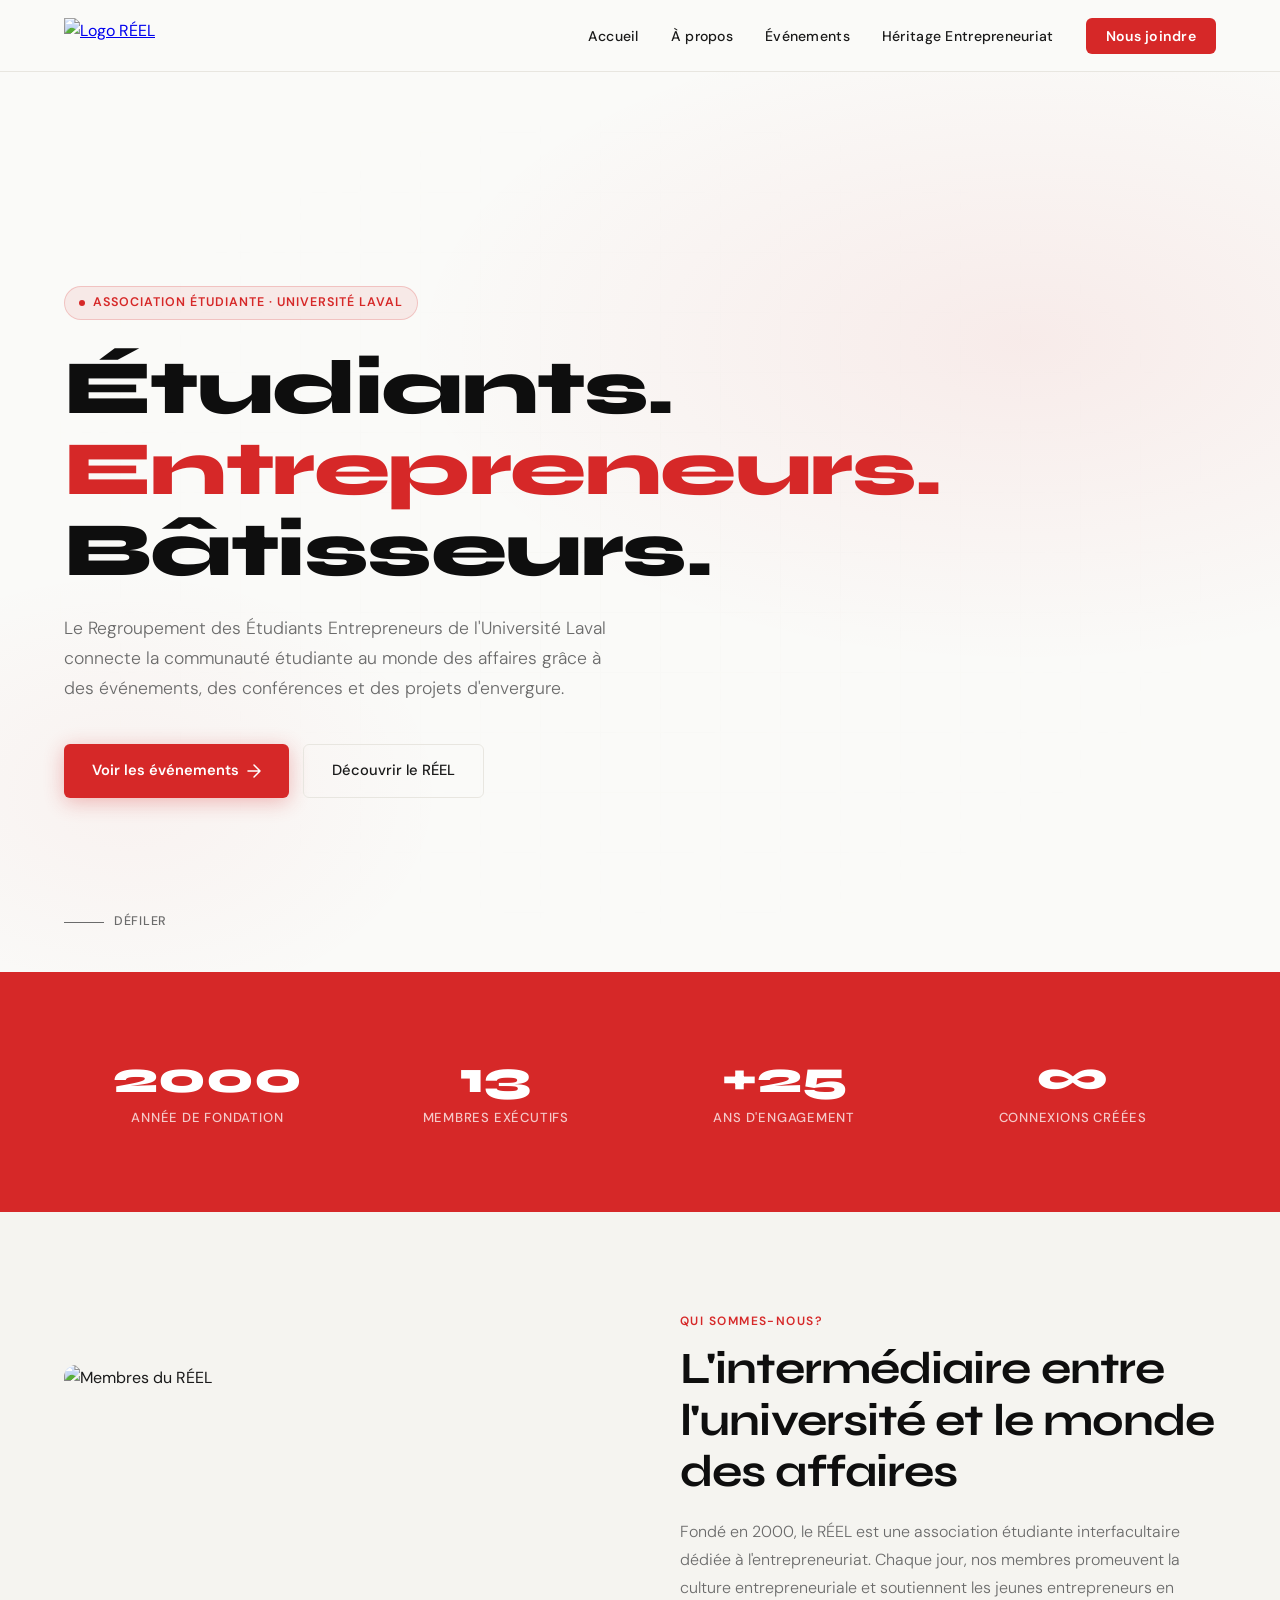
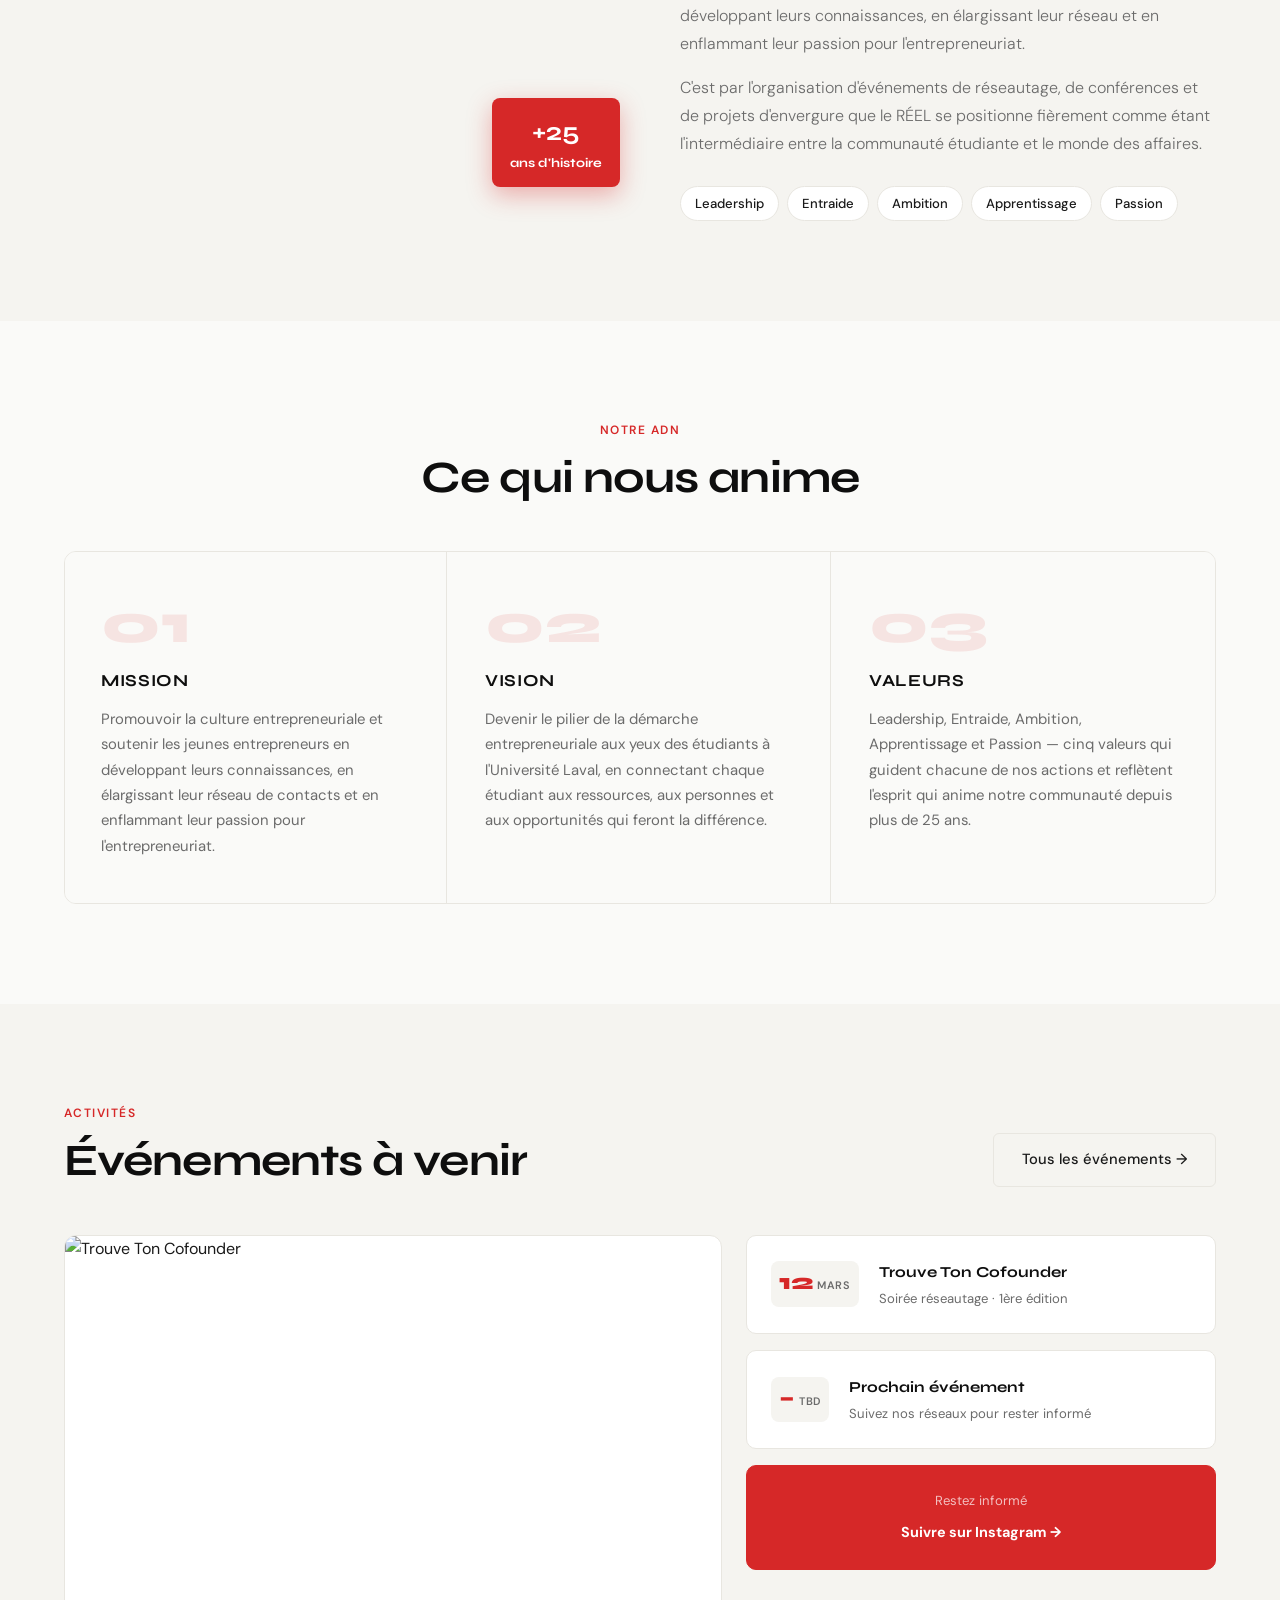
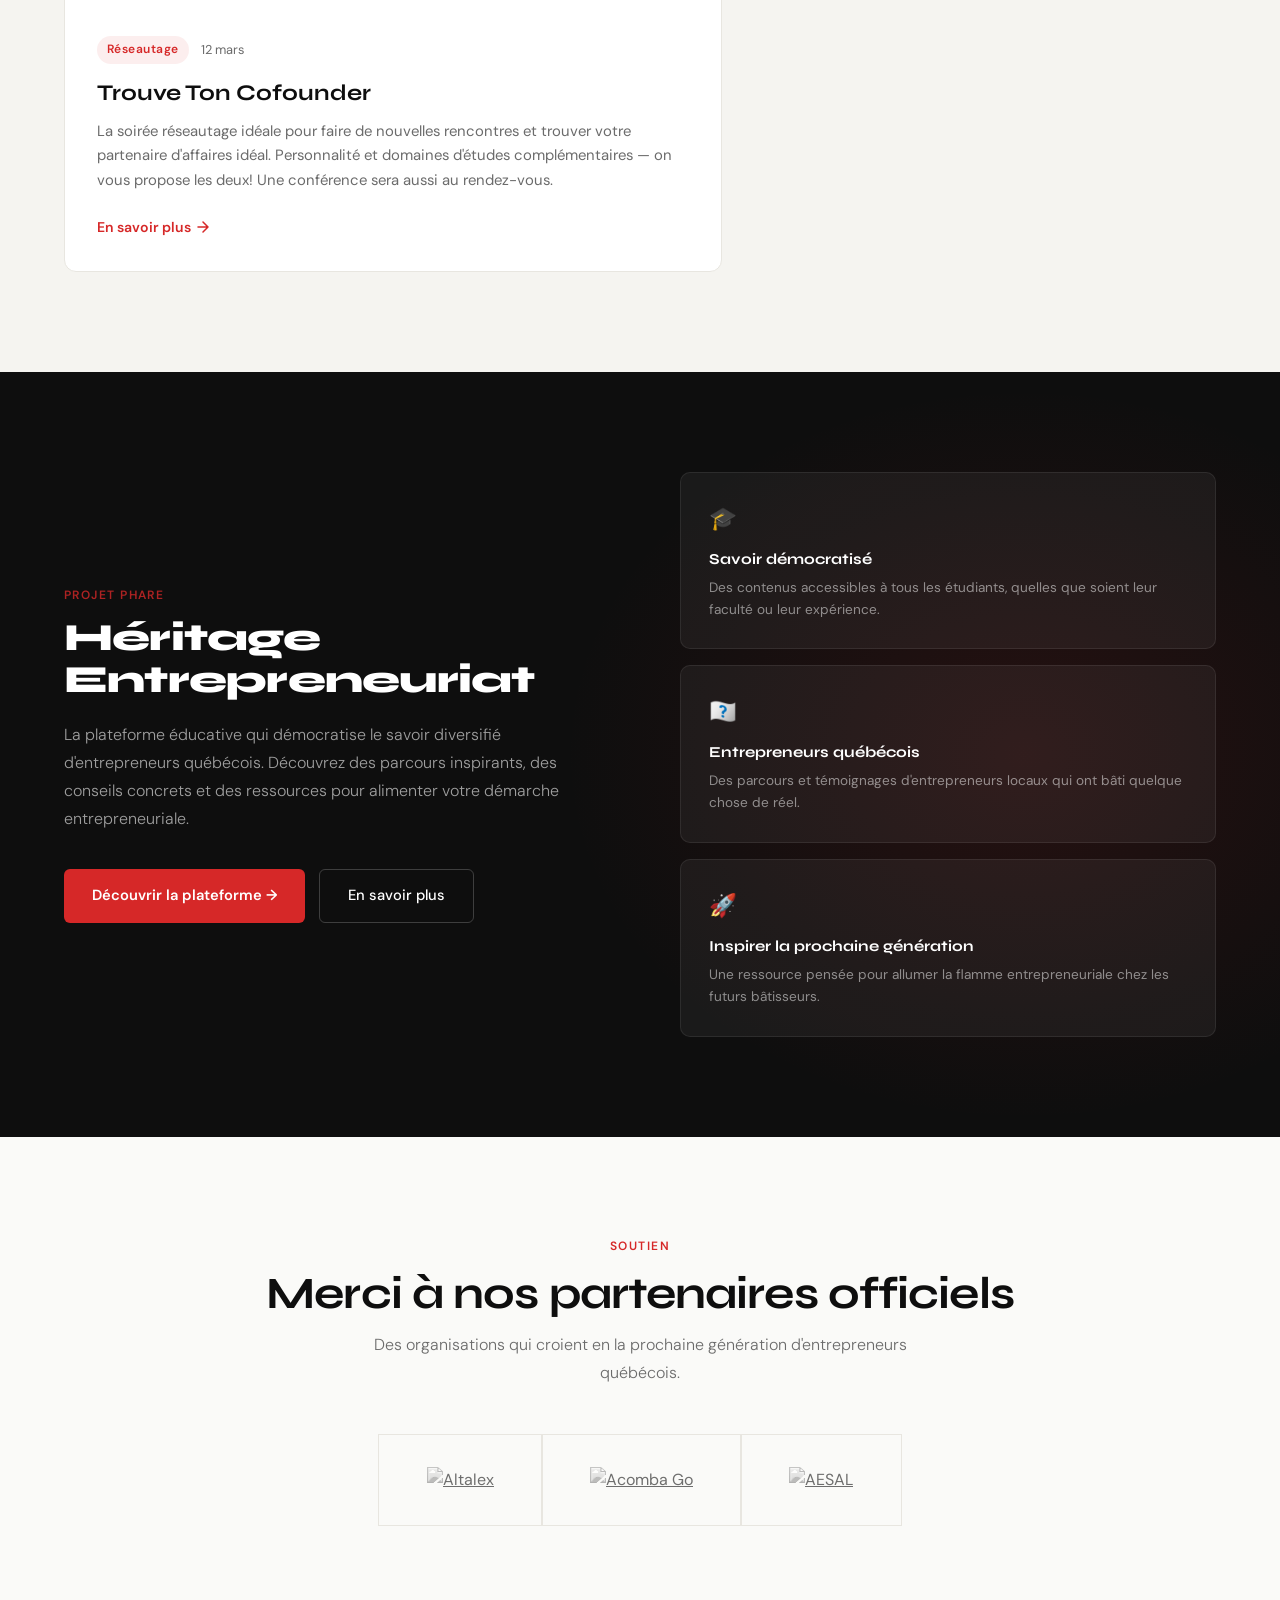
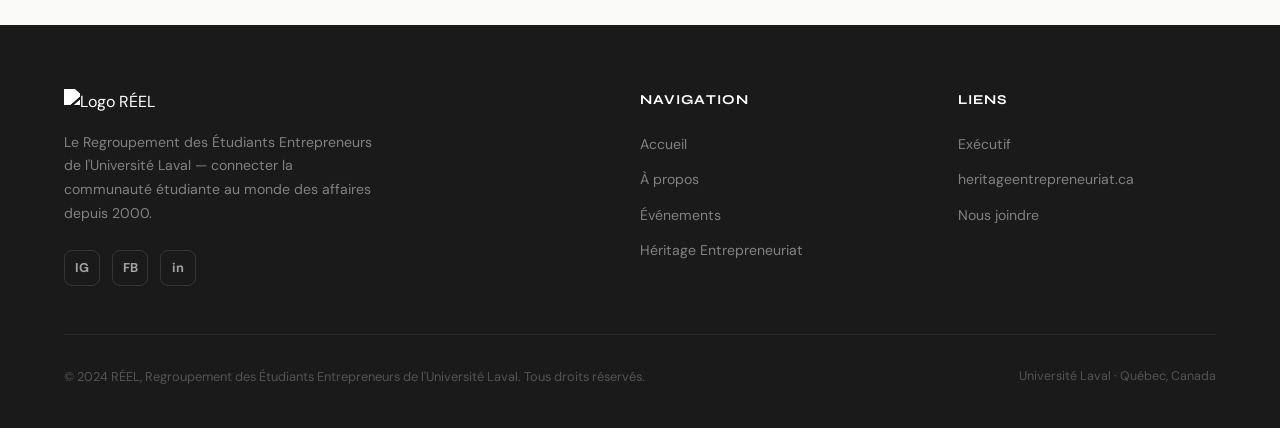
==== index.html @ 113aa452 "first commit" ====
<!DOCTYPE html>
<html lang="fr">
<head>
  <meta charset="UTF-8" />
  <meta name="viewport" content="width=device-width, initial-scale=1.0" />
  <title>RÉEL — Regroupement des Étudiants Entrepreneurs de l'Université Laval</title>
  <link rel="preconnect" href="https://fonts.googleapis.com" />
  <link rel="preconnect" href="https://fonts.gstatic.com" crossorigin />
  <link href="https://fonts.googleapis.com/css2?family=Syne:wght@400;600;700;800&family=DM+Sans:ital,wght@0,300;0,400;0,500;1,300&display=swap" rel="stylesheet" />
  <style>
    *, *::before, *::after { box-sizing: border-box; margin: 0; padding: 0; }

    :root {
      --rouge:    #D62828;
      --rouge-dk: #A61E1E;
      --noir:     #0E0E0E;
      --gris-fonce:#1A1A1A;
      --gris-med: #2D2D2D;
      --gris-clair:#F5F4F0;
      --blanc:    #FAFAF8;
      --accent:   #FF6B35;
      --texte:    #1A1A1A;
      --texte-doux:#6B6B6B;
      --border:   #E8E6E0;

      --f-titre: 'Syne', sans-serif;
      --f-corps: 'DM Sans', sans-serif;

      --r: 6px;
      --transition: 0.3s cubic-bezier(0.4,0,0.2,1);
    }

    html { scroll-behavior: smooth; }

    body {
      font-family: var(--f-corps);
      font-weight: 400;
      color: var(--texte);
      background: var(--blanc);
      line-height: 1.6;
      overflow-x: hidden;
    }

    /* ── NAVBAR ── */
    nav {
      position: fixed;
      top: 0; left: 0; right: 0;
      z-index: 100;
      display: flex;
      align-items: center;
      justify-content: space-between;
      padding: 0 5%;
      height: 72px;
      background: rgba(250,250,248,0.92);
      backdrop-filter: blur(12px);
      -webkit-backdrop-filter: blur(12px);
      border-bottom: 1px solid var(--border);
      transition: box-shadow var(--transition);
    }
    nav.scrolled { box-shadow: 0 2px 24px rgba(0,0,0,0.08); }

    .nav-logo img {
      height: 36px;
      display: block;
    }

    .nav-links {
      display: flex;
      align-items: center;
      gap: 32px;
      list-style: none;
    }
    .nav-links a {
      font-family: var(--f-corps);
      font-size: 0.88rem;
      font-weight: 500;
      letter-spacing: 0.02em;
      color: var(--texte);
      text-decoration: none;
      position: relative;
      transition: color var(--transition);
    }
    .nav-links a::after {
      content: '';
      position: absolute;
      bottom: -2px; left: 0;
      width: 0; height: 2px;
      background: var(--rouge);
      transition: width var(--transition);
    }
    .nav-links a:hover { color: var(--rouge); }
    .nav-links a:hover::after { width: 100%; }

    .nav-cta {
      background: var(--rouge);
      color: #fff !important;
      padding: 9px 20px;
      border-radius: var(--r);
      font-weight: 600 !important;
      transition: background var(--transition), transform var(--transition) !important;
    }
    .nav-cta::after { display: none !important; }
    .nav-cta:hover { background: var(--rouge-dk) !important; transform: translateY(-1px); }

    .hamburger {
      display: none;
      flex-direction: column;
      gap: 5px;
      cursor: pointer;
      background: none;
      border: none;
      padding: 4px;
    }
    .hamburger span {
      display: block;
      width: 24px; height: 2px;
      background: var(--texte);
      border-radius: 2px;
      transition: var(--transition);
    }

    /* mobile menu */
    .mobile-menu {
      display: none;
      position: fixed;
      top: 72px; left: 0; right: 0;
      background: var(--blanc);
      border-bottom: 1px solid var(--border);
      padding: 24px 5% 32px;
      flex-direction: column;
      gap: 20px;
      z-index: 99;
      box-shadow: 0 8px 32px rgba(0,0,0,0.08);
    }
    .mobile-menu.open { display: flex; }
    .mobile-menu a {
      font-size: 1rem;
      font-weight: 500;
      color: var(--texte);
      text-decoration: none;
      padding: 8px 0;
      border-bottom: 1px solid var(--border);
      transition: color var(--transition);
    }
    .mobile-menu a:hover { color: var(--rouge); }
    .mobile-menu .nav-cta {
      background: var(--rouge);
      color: #fff !important;
      padding: 12px 20px;
      border-radius: var(--r);
      text-align: center;
      border: none;
    }

    /* ── HERO ── */
    #accueil {
      min-height: 100vh;
      display: flex;
      flex-direction: column;
      justify-content: center;
      padding: 120px 5% 80px;
      position: relative;
      overflow: hidden;
    }

    .hero-bg {
      position: absolute;
      inset: 0;
      background:
        radial-gradient(ellipse 80% 60% at 80% 30%, rgba(214,40,40,0.07) 0%, transparent 60%),
        radial-gradient(ellipse 50% 50% at 10% 80%, rgba(214,40,40,0.04) 0%, transparent 50%);
      pointer-events: none;
    }

    .hero-grid-lines {
      position: absolute;
      inset: 0;
      background-image:
        linear-gradient(var(--border) 1px, transparent 1px),
        linear-gradient(90deg, var(--border) 1px, transparent 1px);
      background-size: 60px 60px;
      opacity: 0.4;
      pointer-events: none;
      mask-image: radial-gradient(ellipse at center, rgba(0,0,0,0.3) 0%, transparent 70%);
    }

    .hero-content { position: relative; max-width: 780px; }

    .hero-badge {
      display: inline-flex;
      align-items: center;
      gap: 8px;
      background: rgba(214,40,40,0.08);
      border: 1px solid rgba(214,40,40,0.2);
      color: var(--rouge);
      font-size: 0.78rem;
      font-weight: 600;
      letter-spacing: 0.08em;
      text-transform: uppercase;
      padding: 6px 14px;
      border-radius: 100px;
      margin-bottom: 28px;
      animation: fadeUp 0.6s ease both;
    }
    .hero-badge span { width: 6px; height: 6px; border-radius: 50%; background: var(--rouge); display: block; animation: pulse 2s infinite; }

    .hero-titre {
      font-family: var(--f-titre);
      font-size: clamp(2.8rem, 6vw, 5rem);
      font-weight: 800;
      line-height: 1.05;
      letter-spacing: -0.02em;
      color: var(--noir);
      margin-bottom: 24px;
      animation: fadeUp 0.6s 0.1s ease both;
    }
    .hero-titre em {
      font-style: normal;
      color: var(--rouge);
    }

    .hero-desc {
      font-size: 1.1rem;
      font-weight: 300;
      color: var(--texte-doux);
      max-width: 560px;
      line-height: 1.7;
      margin-bottom: 40px;
      animation: fadeUp 0.6s 0.2s ease both;
    }

    .hero-actions {
      display: flex;
      flex-wrap: wrap;
      gap: 14px;
      animation: fadeUp 0.6s 0.3s ease both;
    }

    .btn-primary {
      display: inline-flex;
      align-items: center;
      gap: 8px;
      background: var(--rouge);
      color: #fff;
      font-family: var(--f-corps);
      font-size: 0.92rem;
      font-weight: 600;
      padding: 14px 28px;
      border-radius: var(--r);
      text-decoration: none;
      transition: background var(--transition), transform var(--transition), box-shadow var(--transition);
      box-shadow: 0 4px 20px rgba(214,40,40,0.3);
    }
    .btn-primary:hover {
      background: var(--rouge-dk);
      transform: translateY(-2px);
      box-shadow: 0 8px 32px rgba(214,40,40,0.35);
    }

    .btn-secondary {
      display: inline-flex;
      align-items: center;
      gap: 8px;
      background: transparent;
      color: var(--texte);
      font-family: var(--f-corps);
      font-size: 0.92rem;
      font-weight: 500;
      padding: 14px 28px;
      border-radius: var(--r);
      border: 1.5px solid var(--border);
      text-decoration: none;
      transition: border-color var(--transition), color var(--transition), transform var(--transition);
    }
    .btn-secondary:hover {
      border-color: var(--rouge);
      color: var(--rouge);
      transform: translateY(-2px);
    }

    .hero-scroll {
      display: flex;
      align-items: center;
      gap: 10px;
      position: absolute;
      bottom: 40px;
      left: 5%;
      font-size: 0.78rem;
      font-weight: 500;
      letter-spacing: 0.06em;
      text-transform: uppercase;
      color: var(--texte-doux);
      text-decoration: none;
      animation: fadeUp 0.6s 0.5s ease both;
    }
    .scroll-line {
      width: 40px; height: 1px;
      background: var(--texte-doux);
    }

    /* ── SECTIONS COMMUNES ── */
    section { padding: 100px 5%; }

    .section-label {
      font-size: 0.75rem;
      font-weight: 600;
      letter-spacing: 0.12em;
      text-transform: uppercase;
      color: var(--rouge);
      margin-bottom: 12px;
    }

    .section-titre {
      font-family: var(--f-titre);
      font-size: clamp(1.8rem, 3.5vw, 2.8rem);
      font-weight: 700;
      line-height: 1.15;
      letter-spacing: -0.02em;
      color: var(--noir);
      margin-bottom: 20px;
    }

    .section-desc {
      font-size: 1rem;
      font-weight: 300;
      color: var(--texte-doux);
      line-height: 1.75;
      max-width: 580px;
    }

    /* ── QUI SOMMES-NOUS ── */
    #qui {
      background: var(--gris-clair);
    }

    .qui-inner {
      max-width: 1200px;
      margin: 0 auto;
      display: grid;
      grid-template-columns: 1fr 1fr;
      gap: 80px;
      align-items: center;
    }

    .qui-image {
      position: relative;
    }
    .qui-image img {
      width: 100%;
      border-radius: 12px;
      display: block;
      aspect-ratio: 4/3;
      object-fit: cover;
    }
    .qui-image-badge {
      position: absolute;
      bottom: -20px;
      right: -20px;
      background: var(--rouge);
      color: #fff;
      font-family: var(--f-titre);
      font-size: 0.8rem;
      font-weight: 700;
      padding: 14px 18px;
      border-radius: 8px;
      text-align: center;
      box-shadow: 0 8px 24px rgba(214,40,40,0.35);
    }
    .qui-image-badge strong { font-size: 1.6rem; display: block; }

    .qui-content { }

    .valeurs-list {
      display: flex;
      flex-wrap: wrap;
      gap: 8px;
      margin-top: 28px;
    }
    .valeur-tag {
      background: #fff;
      border: 1.5px solid var(--border);
      color: var(--texte);
      font-size: 0.82rem;
      font-weight: 500;
      padding: 6px 14px;
      border-radius: 100px;
      transition: border-color var(--transition), color var(--transition);
    }
    .valeur-tag:hover { border-color: var(--rouge); color: var(--rouge); }

    /* ── MISSION & VISION ── */
    #mission {
      background: var(--blanc);
    }

    .mv-grid {
      max-width: 1200px;
      margin: 0 auto;
      display: grid;
      grid-template-columns: repeat(3, 1fr);
      gap: 2px;
      border: 1px solid var(--border);
      border-radius: 12px;
      overflow: hidden;
    }

    .mv-card {
      padding: 44px 36px;
      background: var(--blanc);
      position: relative;
      transition: background var(--transition);
    }
    .mv-card:not(:last-child) {
      border-right: 1px solid var(--border);
    }
    .mv-card:hover { background: var(--gris-clair); }

    .mv-number {
      font-family: var(--f-titre);
      font-size: 3.5rem;
      font-weight: 800;
      color: rgba(214,40,40,0.1);
      line-height: 1;
      margin-bottom: 16px;
      transition: color var(--transition);
    }
    .mv-card:hover .mv-number { color: rgba(214,40,40,0.2); }

    .mv-titre {
      font-family: var(--f-titre);
      font-size: 1.05rem;
      font-weight: 700;
      color: var(--noir);
      margin-bottom: 12px;
      text-transform: uppercase;
      letter-spacing: 0.04em;
    }

    .mv-texte {
      font-size: 0.93rem;
      color: var(--texte-doux);
      line-height: 1.7;
    }

    /* ── HÉRITAGE ── */
    #heritage {
      background: var(--noir);
      position: relative;
      overflow: hidden;
    }

    .heritage-bg {
      position: absolute;
      inset: 0;
      background:
        radial-gradient(ellipse 60% 80% at 80% 50%, rgba(214,40,40,0.12) 0%, transparent 60%);
      pointer-events: none;
    }

    .heritage-inner {
      max-width: 1200px;
      margin: 0 auto;
      display: grid;
      grid-template-columns: 1fr 1fr;
      gap: 80px;
      align-items: center;
      position: relative;
    }

    .heritage-content .section-label { color: rgba(214,40,40,0.8); }

    .heritage-titre {
      font-family: var(--f-titre);
      font-size: clamp(1.8rem, 3vw, 2.6rem);
      font-weight: 800;
      line-height: 1.1;
      letter-spacing: -0.02em;
      color: #fff;
      margin-bottom: 20px;
    }

    .heritage-desc {
      font-size: 1rem;
      font-weight: 300;
      color: rgba(255,255,255,0.6);
      line-height: 1.75;
      margin-bottom: 36px;
    }

    .btn-primary-dark {
      display: inline-flex;
      align-items: center;
      gap: 8px;
      background: var(--rouge);
      color: #fff;
      font-size: 0.92rem;
      font-weight: 600;
      padding: 14px 28px;
      border-radius: var(--r);
      text-decoration: none;
      transition: background var(--transition), transform var(--transition);
    }
    .btn-primary-dark:hover { background: var(--rouge-dk); transform: translateY(-2px); }

    .btn-outline-white {
      display: inline-flex;
      align-items: center;
      gap: 8px;
      background: transparent;
      color: #fff;
      font-size: 0.92rem;
      font-weight: 500;
      padding: 14px 28px;
      border-radius: var(--r);
      border: 1.5px solid rgba(255,255,255,0.2);
      text-decoration: none;
      transition: border-color var(--transition), background var(--transition), transform var(--transition);
    }
    .btn-outline-white:hover {
      border-color: rgba(255,255,255,0.5);
      background: rgba(255,255,255,0.05);
      transform: translateY(-2px);
    }

    .heritage-visual {
      display: flex;
      flex-direction: column;
      gap: 16px;
    }

    .heritage-card {
      background: rgba(255,255,255,0.05);
      border: 1px solid rgba(255,255,255,0.08);
      border-radius: 10px;
      padding: 28px;
      transition: background var(--transition), border-color var(--transition);
    }
    .heritage-card:hover {
      background: rgba(255,255,255,0.08);
      border-color: rgba(214,40,40,0.3);
    }

    .heritage-card-icon {
      font-size: 1.4rem;
      margin-bottom: 10px;
    }

    .heritage-card-titre {
      font-family: var(--f-titre);
      font-size: 0.95rem;
      font-weight: 700;
      color: #fff;
      margin-bottom: 6px;
    }

    .heritage-card-desc {
      font-size: 0.85rem;
      color: rgba(255,255,255,0.5);
      line-height: 1.6;
    }

    /* ── ÉVÉNEMENT ── */
    #evenements {
      background: var(--gris-clair);
    }

    .ev-inner {
      max-width: 1200px;
      margin: 0 auto;
    }

    .ev-header {
      display: flex;
      justify-content: space-between;
      align-items: flex-end;
      margin-bottom: 48px;
      flex-wrap: wrap;
      gap: 20px;
    }

    .ev-grid {
      display: grid;
      grid-template-columns: 1.4fr 1fr;
      gap: 24px;
    }

    .ev-card-featured {
      background: #fff;
      border: 1px solid var(--border);
      border-radius: 12px;
      overflow: hidden;
      display: flex;
      flex-direction: column;
      transition: box-shadow var(--transition), transform var(--transition);
    }
    .ev-card-featured:hover {
      box-shadow: 0 16px 48px rgba(0,0,0,0.1);
      transform: translateY(-4px);
    }

    .ev-img {
      aspect-ratio: 16/9;
      overflow: hidden;
    }
    .ev-img img {
      width: 100%; height: 100%;
      object-fit: cover;
      transition: transform 0.5s ease;
    }
    .ev-card-featured:hover .ev-img img { transform: scale(1.04); }

    .ev-body {
      padding: 32px;
      flex: 1;
      display: flex;
      flex-direction: column;
    }

    .ev-meta {
      display: flex;
      align-items: center;
      gap: 12px;
      margin-bottom: 16px;
    }

    .ev-tag {
      background: rgba(214,40,40,0.08);
      color: var(--rouge);
      font-size: 0.75rem;
      font-weight: 600;
      padding: 4px 10px;
      border-radius: 100px;
      letter-spacing: 0.04em;
    }

    .ev-date {
      font-size: 0.8rem;
      color: var(--texte-doux);
    }

    .ev-titre-card {
      font-family: var(--f-titre);
      font-size: 1.4rem;
      font-weight: 700;
      color: var(--noir);
      margin-bottom: 12px;
      line-height: 1.2;
    }

    .ev-desc-card {
      font-size: 0.93rem;
      color: var(--texte-doux);
      line-height: 1.65;
      flex: 1;
      margin-bottom: 24px;
    }

    .ev-link {
      display: inline-flex;
      align-items: center;
      gap: 6px;
      font-size: 0.88rem;
      font-weight: 600;
      color: var(--rouge);
      text-decoration: none;
      transition: gap var(--transition);
    }
    .ev-link:hover { gap: 10px; }

    .ev-sidebar {
      display: flex;
      flex-direction: column;
      gap: 16px;
    }

    .ev-card-small {
      background: #fff;
      border: 1px solid var(--border);
      border-radius: 10px;
      padding: 24px;
      display: flex;
      gap: 20px;
      align-items: center;
      transition: box-shadow var(--transition), transform var(--transition);
      text-decoration: none;
    }
    .ev-card-small:hover {
      box-shadow: 0 8px 24px rgba(0,0,0,0.07);
      transform: translateX(4px);
    }

    .ev-card-small-date {
      min-width: 52px;
      text-align: center;
      background: var(--gris-clair);
      border-radius: 8px;
      padding: 10px 8px;
    }
    .ev-card-small-date .jour {
      font-family: var(--f-titre);
      font-size: 1.4rem;
      font-weight: 800;
      color: var(--rouge);
      line-height: 1;
    }
    .ev-card-small-date .mois {
      font-size: 0.68rem;
      font-weight: 600;
      text-transform: uppercase;
      letter-spacing: 0.06em;
      color: var(--texte-doux);
    }

    .ev-card-small-info { flex: 1; }
    .ev-card-small-info h4 {
      font-family: var(--f-titre);
      font-size: 0.95rem;
      font-weight: 700;
      color: var(--noir);
      margin-bottom: 4px;
    }
    .ev-card-small-info p {
      font-size: 0.82rem;
      color: var(--texte-doux);
    }

    /* ── PARTENAIRES ── */
    #partenaires {
      background: var(--blanc);
    }

    .part-inner {
      max-width: 1200px;
      margin: 0 auto;
      text-align: center;
    }

    .part-inner .section-titre { margin-bottom: 12px; }
    .part-inner .section-desc { margin: 0 auto 48px; }

    .part-logos {
      display: flex;
      justify-content: center;
      align-items: center;
      flex-wrap: wrap;
      gap: 0;
    }

    .part-logo-item {
      padding: 32px 48px;
      border: 1px solid var(--border);
      margin: -1px;
      display: flex;
      align-items: center;
      justify-content: center;
      transition: background var(--transition);
    }
    .part-logo-item:hover { background: var(--gris-clair); }

    .part-logo-item img {
      max-height: 48px;
      max-width: 160px;
      filter: grayscale(100%);
      opacity: 0.6;
      transition: filter var(--transition), opacity var(--transition);
    }
    .part-logo-item:hover img { filter: grayscale(0%); opacity: 1; }

    /* ── STATS ── */
    .stats-band {
      background: var(--rouge);
      padding: 60px 5%;
    }

    .stats-inner {
      max-width: 1200px;
      margin: 0 auto;
      display: grid;
      grid-template-columns: repeat(4, 1fr);
      gap: 2px;
    }

    .stat-item {
      text-align: center;
      padding: 24px;
    }

    .stat-num {
      font-family: var(--f-titre);
      font-size: 2.8rem;
      font-weight: 800;
      color: #fff;
      line-height: 1;
      margin-bottom: 6px;
    }

    .stat-label {
      font-size: 0.82rem;
      font-weight: 500;
      color: rgba(255,255,255,0.75);
      text-transform: uppercase;
      letter-spacing: 0.06em;
    }

    /* ── FOOTER ── */
    footer {
      background: var(--gris-fonce);
      padding: 64px 5% 40px;
    }

    .footer-inner {
      max-width: 1200px;
      margin: 0 auto;
    }

    .footer-top {
      display: grid;
      grid-template-columns: 2fr 1fr 1fr;
      gap: 60px;
      padding-bottom: 48px;
      border-bottom: 1px solid rgba(255,255,255,0.08);
      margin-bottom: 32px;
    }

    .footer-brand img { height: 40px; margin-bottom: 16px; filter: brightness(0) invert(1); }

    .footer-brand p {
      font-size: 0.88rem;
      color: rgba(255,255,255,0.45);
      line-height: 1.7;
      max-width: 320px;
    }

    .footer-social {
      display: flex;
      gap: 12px;
      margin-top: 24px;
    }

    .social-link {
      width: 36px; height: 36px;
      border: 1px solid rgba(255,255,255,0.12);
      border-radius: 8px;
      display: flex;
      align-items: center;
      justify-content: center;
      text-decoration: none;
      font-size: 0.8rem;
      font-weight: 700;
      color: rgba(255,255,255,0.6);
      transition: border-color var(--transition), color var(--transition), background var(--transition);
    }
    .social-link:hover {
      border-color: var(--rouge);
      color: #fff;
      background: var(--rouge);
    }

    .footer-col h4 {
      font-family: var(--f-titre);
      font-size: 0.85rem;
      font-weight: 700;
      color: #fff;
      text-transform: uppercase;
      letter-spacing: 0.08em;
      margin-bottom: 20px;
    }

    .footer-col ul { list-style: none; }
    .footer-col ul li { margin-bottom: 10px; }
    .footer-col ul a {
      font-size: 0.88rem;
      color: rgba(255,255,255,0.45);
      text-decoration: none;
      transition: color var(--transition);
    }
    .footer-col ul a:hover { color: #fff; }

    .footer-bottom {
      display: flex;
      justify-content: space-between;
      align-items: center;
      flex-wrap: wrap;
      gap: 12px;
    }

    .footer-copy {
      font-size: 0.8rem;
      color: rgba(255,255,255,0.25);
    }

    .footer-ul-logo {
      font-size: 0.78rem;
      color: rgba(255,255,255,0.25);
    }

    /* ── PAGE: À PROPOS ── */
    .page { display: none; padding-top: 72px; min-height: 100vh; }
    .page.active { display: block; }

    .page-hero {
      background: var(--noir);
      padding: 80px 5%;
      position: relative;
      overflow: hidden;
    }
    .page-hero::after {
      content: '';
      position: absolute;
      inset: 0;
      background: radial-gradient(ellipse 60% 100% at 100% 50%, rgba(214,40,40,0.1) 0%, transparent 60%);
    }
    .page-hero-inner { max-width: 1200px; margin: 0 auto; position: relative; z-index: 1; }
    .page-hero .section-label { color: rgba(214,40,40,0.8); margin-bottom: 16px; }
    .page-titre {
      font-family: var(--f-titre);
      font-size: clamp(2.4rem, 5vw, 4rem);
      font-weight: 800;
      color: #fff;
      line-height: 1.05;
      letter-spacing: -0.02em;
    }

    .histoire-inner {
      max-width: 1200px;
      margin: 0 auto;
    }

    .histoire-intro {
      display: grid;
      grid-template-columns: 1fr 1.5fr;
      gap: 80px;
      align-items: start;
      padding: 80px 0;
      border-bottom: 1px solid var(--border);
    }

    .histoire-left .section-titre { margin-bottom: 16px; }
    .histoire-left .fond-text {
      font-family: var(--f-titre);
      font-size: 8rem;
      font-weight: 800;
      color: rgba(214,40,40,0.06);
      line-height: 0.8;
      margin-bottom: 8px;
    }

    .histoire-right p {
      font-size: 1rem;
      color: var(--texte-doux);
      line-height: 1.75;
      margin-bottom: 20px;
    }

    .mv-section {
      padding: 80px 0;
    }

    .mv-section-titre {
      font-family: var(--f-titre);
      font-size: 1.6rem;
      font-weight: 700;
      color: var(--noir);
      margin-bottom: 40px;
      text-align: center;
    }

    .mv-cards-about {
      display: grid;
      grid-template-columns: repeat(3, 1fr);
      gap: 24px;
    }

    .mv-card-about {
      padding: 36px;
      border: 1.5px solid var(--border);
      border-radius: 12px;
      transition: border-color var(--transition), box-shadow var(--transition);
    }
    .mv-card-about:hover {
      border-color: var(--rouge);
      box-shadow: 0 8px 32px rgba(214,40,40,0.08);
    }

    .mv-card-about-icon {
      width: 44px; height: 44px;
      background: rgba(214,40,40,0.1);
      border-radius: 10px;
      display: flex;
      align-items: center;
      justify-content: center;
      font-size: 1.2rem;
      margin-bottom: 20px;
    }

    .mv-card-about h3 {
      font-family: var(--f-titre);
      font-size: 1.05rem;
      font-weight: 700;
      color: var(--noir);
      margin-bottom: 10px;
    }

    .mv-card-about p {
      font-size: 0.9rem;
      color: var(--texte-doux);
      line-height: 1.65;
    }

    .logo-historique {
      padding: 80px 0;
      border-top: 1px solid var(--border);
    }

    .logo-historique h3 {
      font-family: var(--f-titre);
      font-size: 1.4rem;
      font-weight: 700;
      color: var(--noir);
      margin-bottom: 32px;
    }

    .logo-historique img {
      width: 100%;
      border-radius: 8px;
      border: 1px solid var(--border);
    }

    .anciens-section {
      padding: 0 0 80px;
    }

    .anciens-section h3 {
      font-family: var(--f-titre);
      font-size: 1.4rem;
      font-weight: 700;
      color: var(--noir);
      margin-bottom: 32px;
    }

    .annee-item {
      border: 1px solid var(--border);
      border-radius: 10px;
      overflow: hidden;
      margin-bottom: 12px;
    }

    .annee-header {
      display: flex;
      align-items: center;
      justify-content: space-between;
      padding: 18px 24px;
      cursor: pointer;
      transition: background var(--transition);
      background: #fff;
    }
    .annee-header:hover { background: var(--gris-clair); }

    .annee-header h4 {
      font-family: var(--f-titre);
      font-size: 1rem;
      font-weight: 700;
      color: var(--noir);
    }

    .annee-chevron {
      font-size: 0.8rem;
      color: var(--texte-doux);
      transition: transform var(--transition);
    }

    .annee-body {
      display: none;
      padding: 0 24px 24px;
      background: #fff;
    }
    .annee-body.open { display: block; }
    .annee-body img {
      width: 100%;
      border-radius: 8px;
      object-fit: cover;
      max-height: 320px;
    }
    .annee-header.open .annee-chevron { transform: rotate(180deg); }

    /* ── CONTACT ── */
    .contact-inner {
      max-width: 800px;
      margin: 0 auto;
    }

    .contact-grid {
      display: grid;
      grid-template-columns: 1fr 1fr;
      gap: 60px;
      align-items: start;
    }

    .contact-info .section-titre { margin-bottom: 16px; }
    .contact-info .section-desc { margin-bottom: 32px; }

    .contact-detail {
      display: flex;
      align-items: center;
      gap: 14px;
      margin-bottom: 16px;
    }
    .contact-detail-icon {
      width: 40px; height: 40px;
      background: rgba(214,40,40,0.08);
      border-radius: 10px;
      display: flex; align-items: center; justify-content: center;
      font-size: 1rem;
      flex-shrink: 0;
    }
    .contact-detail-text a, .contact-detail-text span {
      font-size: 0.9rem;
      color: var(--texte);
      text-decoration: none;
      transition: color var(--transition);
    }
    .contact-detail-text a:hover { color: var(--rouge); }

    .contact-form {
      background: var(--gris-clair);
      border-radius: 12px;
      padding: 36px;
    }

    .form-group { margin-bottom: 20px; }

    .form-group label {
      display: block;
      font-size: 0.82rem;
      font-weight: 600;
      color: var(--texte);
      margin-bottom: 8px;
      letter-spacing: 0.02em;
    }

    .form-group input,
    .form-group textarea,
    .form-group select {
      width: 100%;
      background: #fff;
      border: 1.5px solid var(--border);
      border-radius: var(--r);
      padding: 12px 16px;
      font-family: var(--f-corps);
      font-size: 0.92rem;
      color: var(--texte);
      transition: border-color var(--transition), box-shadow var(--transition);
      outline: none;
    }
    .form-group input:focus,
    .form-group textarea:focus { border-color: var(--rouge); box-shadow: 0 0 0 3px rgba(214,40,40,0.1); }

    .form-group textarea { resize: vertical; min-height: 120px; }

    .form-submit {
      width: 100%;
      background: var(--rouge);
      color: #fff;
      border: none;
      border-radius: var(--r);
      padding: 14px 28px;
      font-family: var(--f-corps);
      font-size: 0.95rem;
      font-weight: 600;
      cursor: pointer;
      transition: background var(--transition), transform var(--transition);
    }
    .form-submit:hover { background: var(--rouge-dk); transform: translateY(-1px); }

    /* ── ANIMATIONS ── */
    @keyframes fadeUp {
      from { opacity: 0; transform: translateY(20px); }
      to   { opacity: 1; transform: translateY(0); }
    }

    @keyframes pulse {
      0%, 100% { opacity: 1; }
      50% { opacity: 0.4; }
    }

    .reveal {
      opacity: 0;
      transform: translateY(24px);
      transition: opacity 0.7s ease, transform 0.7s ease;
    }
    .reveal.visible {
      opacity: 1;
      transform: none;
    }
    .reveal-delay-1 { transition-delay: 0.1s; }
    .reveal-delay-2 { transition-delay: 0.2s; }
    .reveal-delay-3 { transition-delay: 0.3s; }

    /* ── RESPONSIVE ── */
    @media (max-width: 1024px) {
      .qui-inner { grid-template-columns: 1fr; gap: 48px; }
      .heritage-inner { grid-template-columns: 1fr; gap: 48px; }
      .footer-top { grid-template-columns: 1fr 1fr; }
      .footer-brand { grid-column: 1 / -1; }
      .histoire-intro { grid-template-columns: 1fr; gap: 40px; }
      .mv-cards-about { grid-template-columns: 1fr 1fr; }
    }

    @media (max-width: 768px) {
      .nav-links { display: none; }
      .hamburger { display: flex; }

      #accueil { padding-top: 100px; }

      .mv-grid { grid-template-columns: 1fr; }
      .mv-card:not(:last-child) { border-right: none; border-bottom: 1px solid var(--border); }

      .ev-grid { grid-template-columns: 1fr; }

      .stats-inner { grid-template-columns: repeat(2, 1fr); }

      .footer-top { grid-template-columns: 1fr; gap: 36px; }

      .contact-grid { grid-template-columns: 1fr; }

      .mv-cards-about { grid-template-columns: 1fr; }

      .histoire-left .fond-text { font-size: 5rem; }

      .part-logo-item { padding: 24px 32px; }
    }

    @media (max-width: 480px) {
      section { padding: 72px 5%; }
      .stats-inner { grid-template-columns: 1fr 1fr; }
      .hero-titre { font-size: 2.2rem; }
    }
  </style>
</head>
<body>

<!-- ── NAVBAR ── -->
<nav id="navbar">
  <a href="#accueil" class="nav-logo" onclick="showPage('home')">
    <img src="https://reelul.ca/wp-content/uploads/2021/02/logo-officiel-header-reel.png" alt="Logo RÉEL" />
  </a>
  <ul class="nav-links">
    <li><a href="#accueil" onclick="showPage('home')">Accueil</a></li>
    <li><a href="#" onclick="showPage('apropos'); return false;">À propos</a></li>
    <li><a href="#evenements">Événements</a></li>
    <li><a href="#heritage">Héritage Entrepreneuriat</a></li>
    <li><a href="#" onclick="showPage('contact'); return false;" class="nav-cta">Nous joindre</a></li>
  </ul>
  <button class="hamburger" id="hamburger" aria-label="Menu">
    <span></span><span></span><span></span>
  </button>
</nav>

<div class="mobile-menu" id="mobileMenu">
  <a href="#accueil" onclick="showPage('home'); closeMobile()">Accueil</a>
  <a href="#" onclick="showPage('apropos'); closeMobile(); return false;">À propos</a>
  <a href="#evenements" onclick="closeMobile()">Événements</a>
  <a href="#heritage" onclick="closeMobile()">Héritage Entrepreneuriat</a>
  <a href="#" onclick="showPage('contact'); closeMobile(); return false;" class="nav-cta">Nous joindre</a>
</div>

<!-- ══════════════════════════════════════════
     PAGE ACCUEIL
══════════════════════════════════════════ -->
<div id="page-home" class="page active">

  <!-- HERO -->
  <section id="accueil">
    <div class="hero-bg"></div>
    <div class="hero-grid-lines"></div>
    <div class="hero-content">
      <div class="hero-badge">
        <span></span>
        Association étudiante · Université Laval
      </div>
      <h1 class="hero-titre">
        Étudiants.<br>
        <em>Entrepreneurs.</em><br>
        Bâtisseurs.
      </h1>
      <p class="hero-desc">
        Le Regroupement des Étudiants Entrepreneurs de l'Université Laval connecte la communauté étudiante au monde des affaires grâce à des événements, des conférences et des projets d'envergure.
      </p>
      <div class="hero-actions">
        <a href="#evenements" class="btn-primary">
          Voir les événements
          <svg width="14" height="14" viewBox="0 0 14 14" fill="none"><path d="M1 7h12M7 1l6 6-6 6" stroke="currentColor" stroke-width="1.5" stroke-linecap="round" stroke-linejoin="round"/></svg>
        </a>
        <a href="#" onclick="showPage('apropos'); return false;" class="btn-secondary">
          Découvrir le RÉEL
        </a>
      </div>
    </div>
    <a href="#qui" class="hero-scroll">
      <span class="scroll-line"></span>
      Défiler
    </a>
  </section>

  <!-- STATS BAND -->
  <div class="stats-band">
    <div class="stats-inner">
      <div class="stat-item reveal">
        <div class="stat-num">2000</div>
        <div class="stat-label">Année de fondation</div>
      </div>
      <div class="stat-item reveal reveal-delay-1">
        <div class="stat-num">13</div>
        <div class="stat-label">Membres exécutifs</div>
      </div>
      <div class="stat-item reveal reveal-delay-2">
        <div class="stat-num">+25</div>
        <div class="stat-label">Ans d'engagement</div>
      </div>
      <div class="stat-item reveal reveal-delay-3">
        <div class="stat-num">∞</div>
        <div class="stat-label">Connexions créées</div>
      </div>
    </div>
  </div>

  <!-- QUI SOMMES-NOUS -->
  <section id="qui">
    <div class="qui-inner">
      <div class="qui-image reveal">
        <img src="https://reelul.ca/wp-content/uploads/elementor/thumbs/DSC08707-Edit-Edit-Edit-scaled-e1702862355620-qgyxxhrtxl4qtpits34ssrzooooi698t8bbxm4uf20.jpg" alt="Membres du RÉEL" />
        <div class="qui-image-badge">
          <strong>+25</strong>
          ans d'histoire
        </div>
      </div>
      <div class="qui-content reveal reveal-delay-1">
        <div class="section-label">Qui sommes-nous?</div>
        <h2 class="section-titre">L'intermédiaire entre l'université et le monde des affaires</h2>
        <p class="section-desc">
          Fondé en 2000, le RÉEL est une association étudiante interfacultaire dédiée à l'entrepreneuriat. Chaque jour, nos membres promeuvent la culture entrepreneuriale et soutiennent les jeunes entrepreneurs en développant leurs connaissances, en élargissant leur réseau et en enflammant leur passion pour l'entrepreneuriat.
        </p>
        <p class="section-desc" style="margin-top:16px;">
          C'est par l'organisation d'événements de réseautage, de conférences et de projets d'envergure que le RÉEL se positionne fièrement comme étant l'intermédiaire entre la communauté étudiante et le monde des affaires.
        </p>
        <div class="valeurs-list">
          <span class="valeur-tag">Leadership</span>
          <span class="valeur-tag">Entraide</span>
          <span class="valeur-tag">Ambition</span>
          <span class="valeur-tag">Apprentissage</span>
          <span class="valeur-tag">Passion</span>
        </div>
      </div>
    </div>
  </section>

  <!-- MISSION / VISION / VALEURS -->
  <section id="mission">
    <div style="max-width:1200px; margin:0 auto;">
      <div style="text-align:center; margin-bottom:48px;" class="reveal">
        <div class="section-label">Notre ADN</div>
        <h2 class="section-titre">Ce qui nous anime</h2>
      </div>
      <div class="mv-grid reveal reveal-delay-1">
        <div class="mv-card">
          <div class="mv-number">01</div>
          <div class="mv-titre">Mission</div>
          <p class="mv-texte">Promouvoir la culture entrepreneuriale et soutenir les jeunes entrepreneurs en développant leurs connaissances, en élargissant leur réseau de contacts et en enflammant leur passion pour l'entrepreneuriat.</p>
        </div>
        <div class="mv-card">
          <div class="mv-number">02</div>
          <div class="mv-titre">Vision</div>
          <p class="mv-texte">Devenir le pilier de la démarche entrepreneuriale aux yeux des étudiants à l'Université Laval, en connectant chaque étudiant aux ressources, aux personnes et aux opportunités qui feront la différence.</p>
        </div>
        <div class="mv-card">
          <div class="mv-number">03</div>
          <div class="mv-titre">Valeurs</div>
          <p class="mv-texte">Leadership, Entraide, Ambition, Apprentissage et Passion — cinq valeurs qui guident chacune de nos actions et reflètent l'esprit qui anime notre communauté depuis plus de 25 ans.</p>
        </div>
      </div>
    </div>
  </section>

  <!-- ÉVÉNEMENTS -->
  <section id="evenements">
    <div class="ev-inner">
      <div class="ev-header">
        <div class="reveal">
          <div class="section-label">Activités</div>
          <h2 class="section-titre" style="margin-bottom:0;">Événements à venir</h2>
        </div>
        <a href="https://reelul.ca/evenements/" target="_blank" class="btn-secondary reveal">Tous les événements →</a>
      </div>
      <div class="ev-grid">
        <div class="ev-card-featured reveal">
          <div class="ev-img">
            <img src="https://reelul.ca/wp-content/uploads/2024/03/TROUVE-TON-COFOUN-3-1024x1024.png" alt="Trouve Ton Cofounder" />
          </div>
          <div class="ev-body">
            <div class="ev-meta">
              <span class="ev-tag">Réseautage</span>
              <span class="ev-date">12 mars</span>
            </div>
            <h3 class="ev-titre-card">Trouve Ton Cofounder</h3>
            <p class="ev-desc-card">La soirée réseautage idéale pour faire de nouvelles rencontres et trouver votre partenaire d'affaires idéal. Personnalité et domaines d'études complémentaires — on vous propose les deux! Une conférence sera aussi au rendez-vous.</p>
            <a href="https://reelul.ca/evenements/" target="_blank" class="ev-link">
              En savoir plus
              <svg width="12" height="12" viewBox="0 0 12 12" fill="none"><path d="M1 6h10M6 1l5 5-5 5" stroke="currentColor" stroke-width="1.5" stroke-linecap="round" stroke-linejoin="round"/></svg>
            </a>
          </div>
        </div>
        <div class="ev-sidebar">
          <a href="https://reelul.ca/evenements/" target="_blank" class="ev-card-small reveal reveal-delay-1">
            <div class="ev-card-small-date">
              <span class="jour">12</span>
              <span class="mois">Mars</span>
            </div>
            <div class="ev-card-small-info">
              <h4>Trouve Ton Cofounder</h4>
              <p>Soirée réseautage · 1ère édition</p>
            </div>
          </a>
          <a href="https://reelul.ca/evenements/" target="_blank" class="ev-card-small reveal reveal-delay-2">
            <div class="ev-card-small-date">
              <span class="jour">–</span>
              <span class="mois">TBD</span>
            </div>
            <div class="ev-card-small-info">
              <h4>Prochain événement</h4>
              <p>Suivez nos réseaux pour rester informé</p>
            </div>
          </a>
          <div class="ev-card-small reveal reveal-delay-3" style="background:var(--rouge); border-color:var(--rouge); cursor:default;">
            <div style="text-align:center; width:100%;">
              <p style="color:rgba(255,255,255,0.7); font-size:0.82rem; margin-bottom:8px;">Restez informé</p>
              <a href="https://www.instagram.com/reelul/" target="_blank" style="color:#fff; font-weight:700; font-size:0.9rem; text-decoration:none;">Suivre sur Instagram →</a>
            </div>
          </div>
        </div>
      </div>
    </div>
  </section>

  <!-- HÉRITAGE ENTREPRENEURIAT -->
  <section id="heritage">
    <div class="heritage-bg"></div>
    <div class="heritage-inner">
      <div class="heritage-content">
        <div class="section-label reveal">Projet phare</div>
        <h2 class="heritage-titre reveal reveal-delay-1">Héritage<br>Entrepreneuriat</h2>
        <p class="heritage-desc reveal reveal-delay-2">La plateforme éducative qui démocratise le savoir diversifié d'entrepreneurs québécois. Découvrez des parcours inspirants, des conseils concrets et des ressources pour alimenter votre démarche entrepreneuriale.</p>
        <div style="display:flex; gap:14px; flex-wrap:wrap;" class="reveal reveal-delay-3">
          <a href="https://www.heritageentrepreneuriat.ca/" target="_blank" class="btn-primary-dark">Découvrir la plateforme →</a>
          <a href="https://reelul.ca/heritage-entrepreneuriat/" target="_blank" class="btn-outline-white">En savoir plus</a>
        </div>
      </div>
      <div class="heritage-visual reveal reveal-delay-2">
        <div class="heritage-card">
          <div class="heritage-card-icon">🎓</div>
          <div class="heritage-card-titre">Savoir démocratisé</div>
          <div class="heritage-card-desc">Des contenus accessibles à tous les étudiants, quelles que soient leur faculté ou leur expérience.</div>
        </div>
        <div class="heritage-card">
          <div class="heritage-card-icon">🇶🇨</div>
          <div class="heritage-card-titre">Entrepreneurs québécois</div>
          <div class="heritage-card-desc">Des parcours et témoignages d'entrepreneurs locaux qui ont bâti quelque chose de réel.</div>
        </div>
        <div class="heritage-card">
          <div class="heritage-card-icon">🚀</div>
          <div class="heritage-card-titre">Inspirer la prochaine génération</div>
          <div class="heritage-card-desc">Une ressource pensée pour allumer la flamme entrepreneuriale chez les futurs bâtisseurs.</div>
        </div>
      </div>
    </div>
  </section>

  <!-- PARTENAIRES -->
  <section id="partenaires">
    <div class="part-inner">
      <div class="section-label reveal">Soutien</div>
      <h2 class="section-titre reveal">Merci à nos partenaires officiels</h2>
      <p class="section-desc reveal reveal-delay-1">Des organisations qui croient en la prochaine génération d'entrepreneurs québécois.</p>
      <div class="part-logos reveal reveal-delay-2">
        <a href="https://altalex.ca/" target="_blank" class="part-logo-item">
          <img src="https://reelul.ca/wp-content/uploads/2024/10/logo-header-mobile-300x88.png" alt="Altalex" />
        </a>
        <a href="https://www.acomba.com/solutions/acomba-go/" target="_blank" class="part-logo-item">
          <img src="https://reelul.ca/wp-content/uploads/2021/01/Creation-sans-titre-2-e1710178373123-300x104.png" alt="Acomba Go" />
        </a>
        <a href="https://www.aesal.ca/" target="_blank" class="part-logo-item">
          <img src="https://reelul.ca/wp-content/uploads/2024/10/aesal-web-150x150.webp" alt="AESAL" />
        </a>
      </div>
    </div>
  </section>

</div><!-- /page-home -->

<!-- ══════════════════════════════════════════
     PAGE À PROPOS
══════════════════════════════════════════ -->
<div id="page-apropos" class="page">
  <div class="page-hero">
    <div class="page-hero-inner">
      <div class="section-label">À propos</div>
      <h1 class="page-titre">Notre histoire,<br>notre mission.</h1>
    </div>
  </div>

  <section style="padding: 0 5%;">
    <div class="histoire-inner">

      <!-- Intro -->
      <div class="histoire-intro">
        <div class="histoire-left">
          <div class="fond-text">RÉEL</div>
          <h2 class="section-titre">Fondé en 2000</h2>
          <p class="section-desc">Une association étudiante inter­facultaire au cœur de l'entrepreneuriat universitaire.</p>
        </div>
        <div class="histoire-right">
          <p>Le Regroupement des Étudiants Entrepreneurs de l'Université Laval est une association étudiante interfacultaire dédiée à l'entrepreneuriat, composée d'un conseil exécutif de 13 étudiants passionnés.</p>
          <p>C'est par l'organisation d'événements de réseautage, de conférences et de projets d'envergure que le RÉEL se positionne fièrement comme étant l'intermédiaire entre la communauté étudiante et le monde des affaires.</p>
          <p>Depuis plus de 25 ans, nous connectons des milliers d'étudiants aux ressources, aux personnes et aux opportunités qui façonnent l'avenir entrepreneurial du Québec.</p>
        </div>
      </div>

      <!-- Mission, Vision, Valeurs -->
      <div class="mv-section">
        <h3 class="mv-section-titre">Ce qui nous définit</h3>
        <div class="mv-cards-about">
          <div class="mv-card-about">
            <div class="mv-card-about-icon">🎯</div>
            <h3>Notre Mission</h3>
            <p>Promouvoir la culture entrepreneuriale et soutenir les jeunes entrepreneurs en développant leurs connaissances, en élargissant leur réseau et en enflammant leur passion pour l'entrepreneuriat.</p>
          </div>
          <div class="mv-card-about">
            <div class="mv-card-about-icon">🔭</div>
            <h3>Notre Vision</h3>
            <p>Devenir le pilier de la démarche entrepreneuriale aux yeux des étudiants à l'Université Laval.</p>
          </div>
          <div class="mv-card-about">
            <div class="mv-card-about-icon">💡</div>
            <h3>Nos Valeurs</h3>
            <p>Leadership · Entraide · Ambition · Apprentissage · Passion — cinq valeurs qui guident chacune de nos actions.</p>
          </div>
        </div>
      </div>

      <!-- Logo historique -->
      <div class="logo-historique">
        <h3>Notre logo à travers les années</h3>
        <img src="https://reelul.ca/wp-content/uploads/2023/04/Sans-titre-36-2048x780.png" alt="Évolution du logo RÉEL" />
      </div>

      <!-- Anciens exécutifs -->
      <div class="anciens-section">
        <h3>Nos anciens exécutifs</h3>
        <div id="annees-accordion">
          <!-- Généré par JS -->
        </div>
      </div>

    </div>
  </section>
</div><!-- /page-apropos -->

<!-- ══════════════════════════════════════════
     PAGE CONTACT
══════════════════════════════════════════ -->
<div id="page-contact" class="page">
  <div class="page-hero">
    <div class="page-hero-inner">
      <div class="section-label">Contact</div>
      <h1 class="page-titre">Nous joindre.</h1>
    </div>
  </div>

  <section>
    <div class="contact-inner">
      <div class="contact-grid">
        <div class="contact-info">
          <div class="section-label">Coordonnées</div>
          <h2 class="section-titre">On veut avoir de vos nouvelles</h2>
          <p class="section-desc">Que vous ayez une question, une opportunité de partenariat ou simplement envie d'en savoir plus sur le RÉEL, n'hésitez pas à nous écrire.</p>
          <div class="contact-detail">
            <div class="contact-detail-icon">📧</div>
            <div class="contact-detail-text">
              <a href="mailto:info@reelul.ca">info@reelul.ca</a>
            </div>
          </div>
          <div class="contact-detail">
            <div class="contact-detail-icon">📍</div>
            <div class="contact-detail-text">
              <span>Université Laval, Québec (QC)</span>
            </div>
          </div>
          <div class="contact-detail">
            <div class="contact-detail-icon">📸</div>
            <div class="contact-detail-text">
              <a href="https://www.instagram.com/reelul/" target="_blank">@reelul sur Instagram</a>
            </div>
          </div>
          <div class="contact-detail">
            <div class="contact-detail-icon">💼</div>
            <div class="contact-detail-text">
              <a href="https://www.linkedin.com/company/regroupement-des-%C3%A9tudiants-entrepreneurs-de-l'universit%C3%A9-laval-r%C3%A9el-/" target="_blank">LinkedIn · RÉEL</a>
            </div>
          </div>
        </div>
        <div class="contact-form">
          <div class="form-group">
            <label>Nom complet</label>
            <input type="text" placeholder="Marie Tremblay" />
          </div>
          <div class="form-group">
            <label>Adresse courriel</label>
            <input type="email" placeholder="marie@exemple.com" />
          </div>
          <div class="form-group">
            <label>Sujet</label>
            <input type="text" placeholder="Partenariat, question, info..." />
          </div>
          <div class="form-group">
            <label>Message</label>
            <textarea placeholder="Votre message ici..."></textarea>
          </div>
          <button class="form-submit">Envoyer le message →</button>
        </div>
      </div>
    </div>
  </section>
</div><!-- /page-contact -->

<!-- ── FOOTER (global) ── -->
<footer>
  <div class="footer-inner">
    <div class="footer-top">
      <div class="footer-brand">
        <img src="https://reelul.ca/wp-content/uploads/2021/02/logo-officiel-header-reel.png" alt="Logo RÉEL" />
        <p>Le Regroupement des Étudiants Entrepreneurs de l'Université Laval — connecter la communauté étudiante au monde des affaires depuis 2000.</p>
        <div class="footer-social">
          <a href="https://www.instagram.com/reelul/" target="_blank" class="social-link" aria-label="Instagram">IG</a>
          <a href="https://www.facebook.com/REELUL" target="_blank" class="social-link" aria-label="Facebook">FB</a>
          <a href="https://www.linkedin.com/company/regroupement-des-%C3%A9tudiants-entrepreneurs-de-l'universit%C3%A9-laval-r%C3%A9el-/" target="_blank" class="social-link" aria-label="LinkedIn">in</a>
        </div>
      </div>
      <div class="footer-col">
        <h4>Navigation</h4>
        <ul>
          <li><a href="#accueil" onclick="showPage('home')">Accueil</a></li>
          <li><a href="#" onclick="showPage('apropos'); return false;">À propos</a></li>
          <li><a href="#evenements">Événements</a></li>
          <li><a href="#heritage">Héritage Entrepreneuriat</a></li>
        </ul>
      </div>
      <div class="footer-col">
        <h4>Liens</h4>
        <ul>
          <li><a href="https://reelul.ca/executif/" target="_blank">Exécutif</a></li>
          <li><a href="https://www.heritageentrepreneuriat.ca/" target="_blank">heritageentrepreneuriat.ca</a></li>
          <li><a href="#" onclick="showPage('contact'); return false;">Nous joindre</a></li>
        </ul>
      </div>
    </div>
    <div class="footer-bottom">
      <p class="footer-copy">© 2024 RÉEL, Regroupement des Étudiants Entrepreneurs de l'Université Laval. Tous droits réservés.</p>
      <p class="footer-ul-logo">Université Laval · Québec, Canada</p>
    </div>
  </div>
</footer>

<script>
  /* ── NAVIGATION MULTI-PAGE ── */
  function showPage(pageId) {
    document.querySelectorAll('.page').forEach(p => p.classList.remove('active'));
    document.getElementById('page-' + pageId).classList.add('active');
    window.scrollTo({ top: 0, behavior: 'smooth' });
  }

  /* ── NAVBAR SCROLL ── */
  const navbar = document.getElementById('navbar');
  window.addEventListener('scroll', () => {
    navbar.classList.toggle('scrolled', window.scrollY > 20);
  });

  /* ── HAMBURGER ── */
  const hamburger = document.getElementById('hamburger');
  const mobileMenu = document.getElementById('mobileMenu');

  hamburger.addEventListener('click', () => {
    mobileMenu.classList.toggle('open');
  });

  function closeMobile() {
    mobileMenu.classList.remove('open');
  }

  /* ── SCROLL REVEAL ── */
  const observer = new IntersectionObserver((entries) => {
    entries.forEach(entry => {
      if (entry.isIntersecting) {
        entry.target.classList.add('visible');
        observer.unobserve(entry.target);
      }
    });
  }, { threshold: 0.1 });

  document.querySelectorAll('.reveal').forEach(el => observer.observe(el));

  /* ── ANCIENS EXÉCUTIFS ACCORDION ── */
  const annees = [
    { label: '2022–2023', img: null },
    { label: '2021–2022', img: 'https://reelul.ca/wp-content/uploads/2023/04/337208580_162590003398513_5306916078086719740_n.jpg' },
    { label: '2020–2021', img: 'https://reelul.ca/wp-content/uploads/2023/04/IMG_5912.jpeg' },
    { label: '2019–2020', img: 'https://reelul.ca/wp-content/uploads/2023/04/2020.jpeg' },
    { label: '2018–2019', img: 'https://reelul.ca/wp-content/uploads/2023/04/2019.jpeg' },
    { label: '2017–2018', img: 'https://reelul.ca/wp-content/uploads/2023/04/2018.jpeg' },
    { label: '2016–2017', img: 'https://reelul.ca/wp-content/uploads/2023/04/2017.jpeg' },
    { label: '2015–2016', img: 'https://reelul.ca/wp-content/uploads/2023/04/2016.jpeg' },
    { label: '2014–2015', img: 'https://reelul.ca/wp-content/uploads/2023/04/2015.jpeg' },
    { label: '2013–2014', img: 'https://reelul.ca/wp-content/uploads/2023/04/2014.png' },
    { label: '2012–2013', img: 'https://reelul.ca/wp-content/uploads/2023/04/2013.jpg' },
  ];

  const accordion = document.getElementById('annees-accordion');
  annees.forEach((a, i) => {
    const item = document.createElement('div');
    item.className = 'annee-item';

    const header = document.createElement('div');
    header.className = 'annee-header';
    header.innerHTML = `<h4>${a.label}</h4><span class="annee-chevron">▼</span>`;

    const body = document.createElement('div');
    body.className = 'annee-body';

    if (a.img) {
      body.innerHTML = `<img src="${a.img}" alt="Exécutif ${a.label}" loading="lazy" />`;
    } else {
      body.innerHTML = `<p style="color:var(--texte-doux); font-size:0.9rem; padding: 8px 0;">Photo non disponible.</p>`;
    }

    header.addEventListener('click', () => {
      const isOpen = body.classList.contains('open');
      // fermer tous
      document.querySelectorAll('.annee-body').forEach(b => b.classList.remove('open'));
      document.querySelectorAll('.annee-header').forEach(h => h.classList.remove('open'));
      if (!isOpen) {
        body.classList.add('open');
        header.classList.add('open');
      }
    });

    item.appendChild(header);
    item.appendChild(body);
    accordion.appendChild(item);
  });

  /* ── RE-OBSERVER pour les nouvelles pages ── */
  const pageObs = new MutationObserver(() => {
    document.querySelectorAll('.reveal:not([data-observed])').forEach(el => {
      el.setAttribute('data-observed', '1');
      observer.observe(el);
    });
  });
  pageObs.observe(document.body, { subtree: true, attributes: true, attributeFilter: ['class'] });
</script>
</body>
</html>
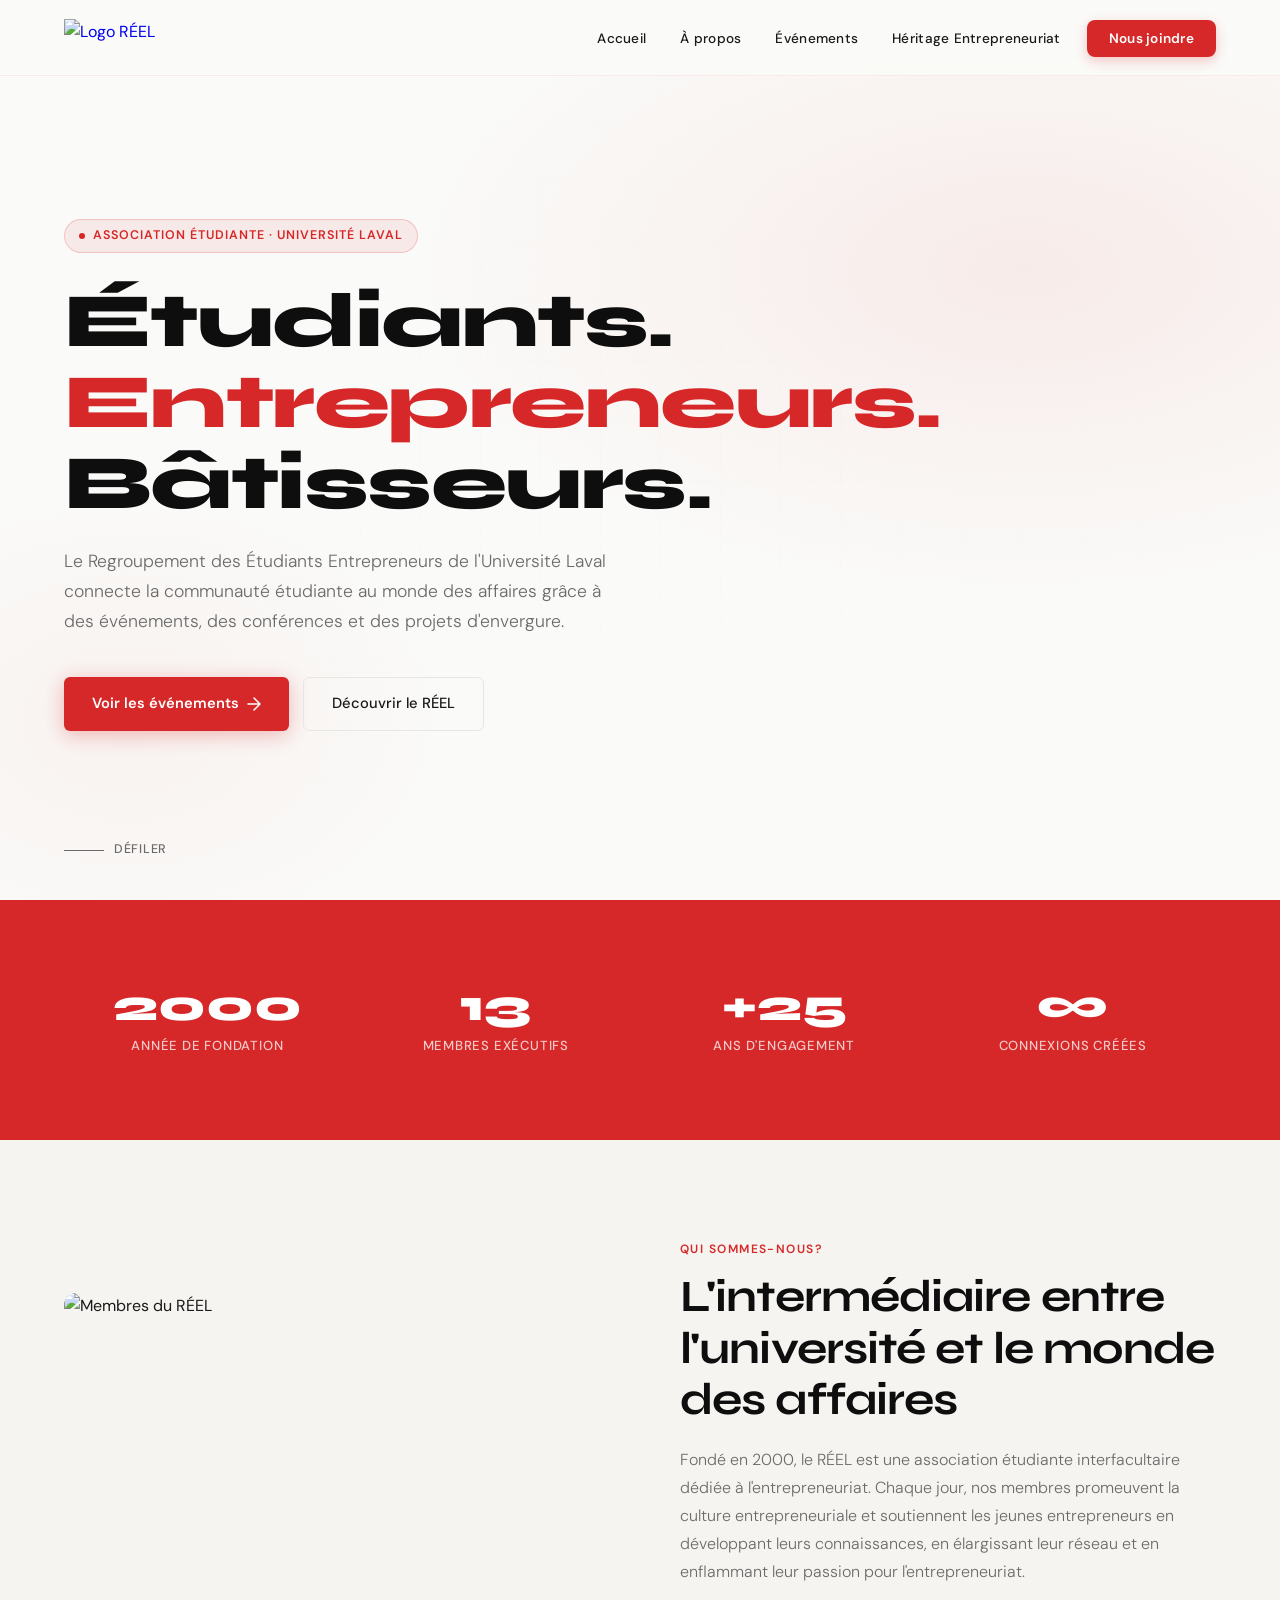
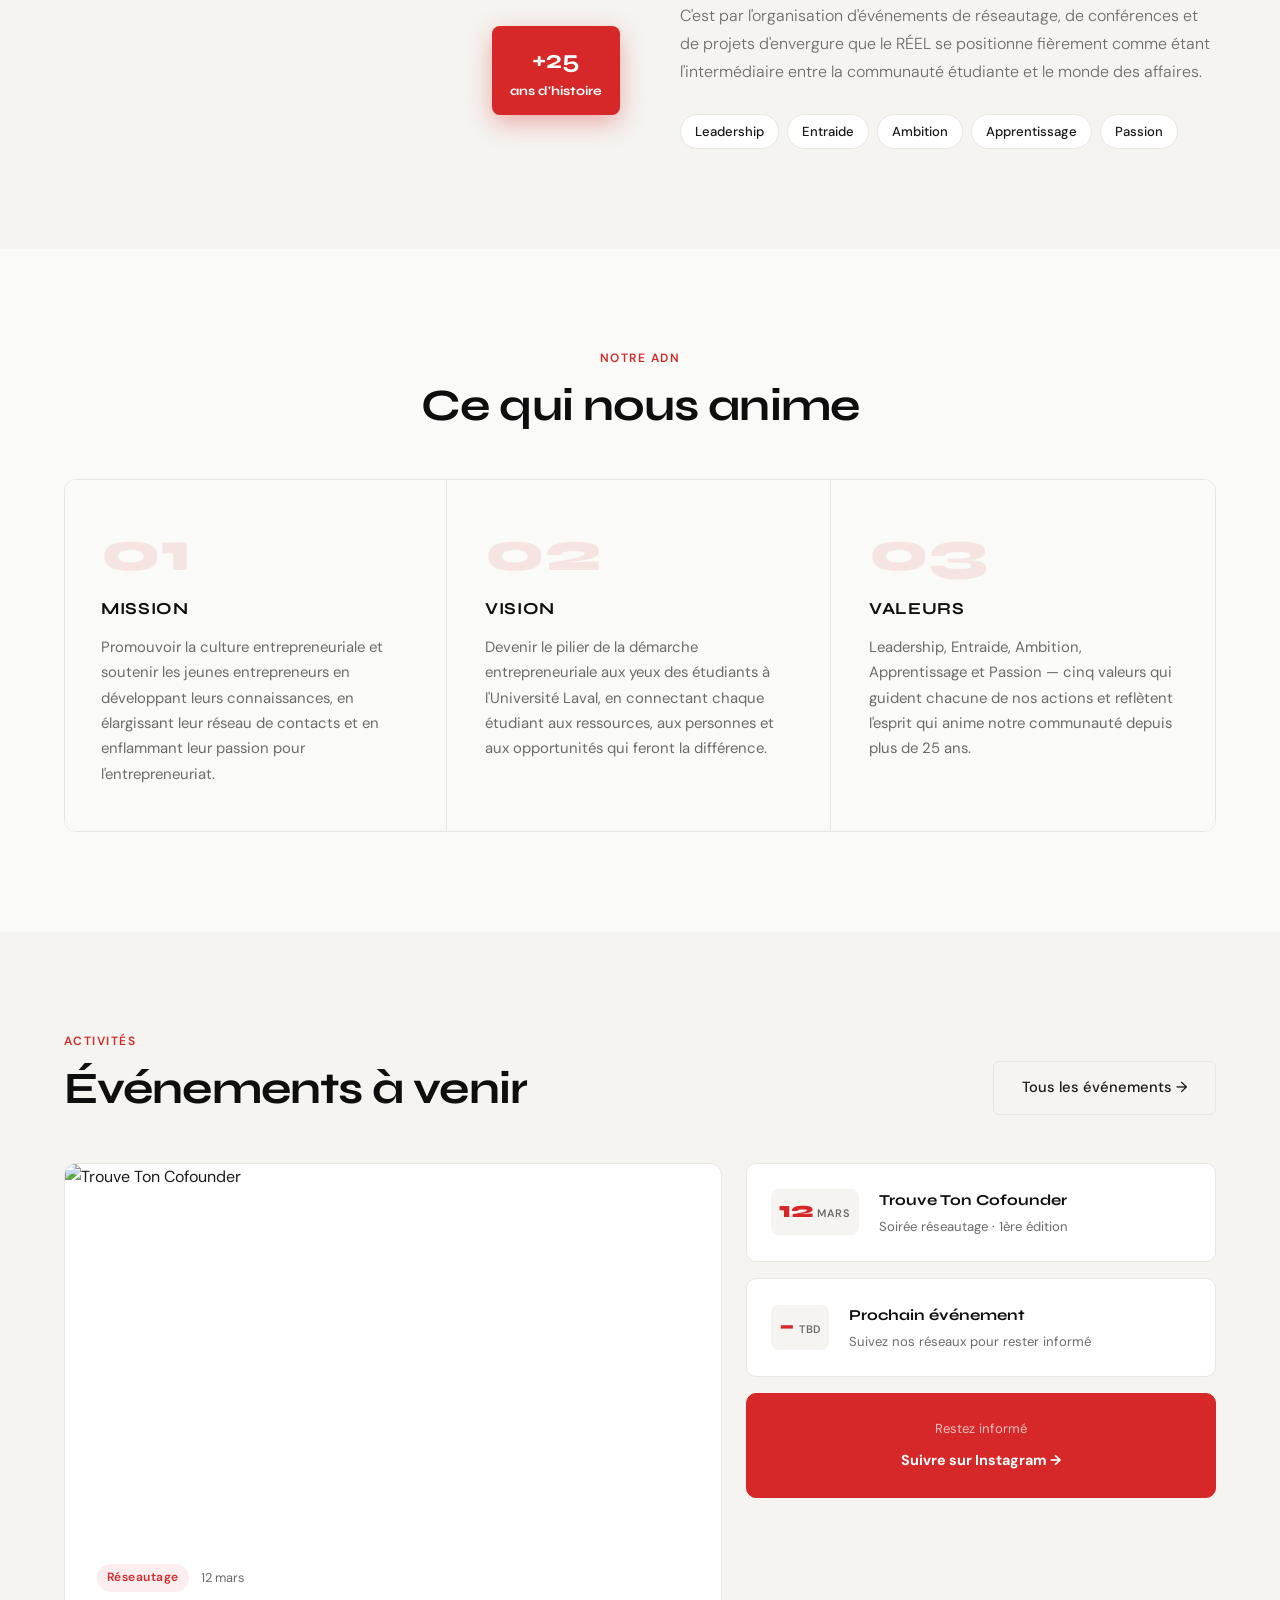
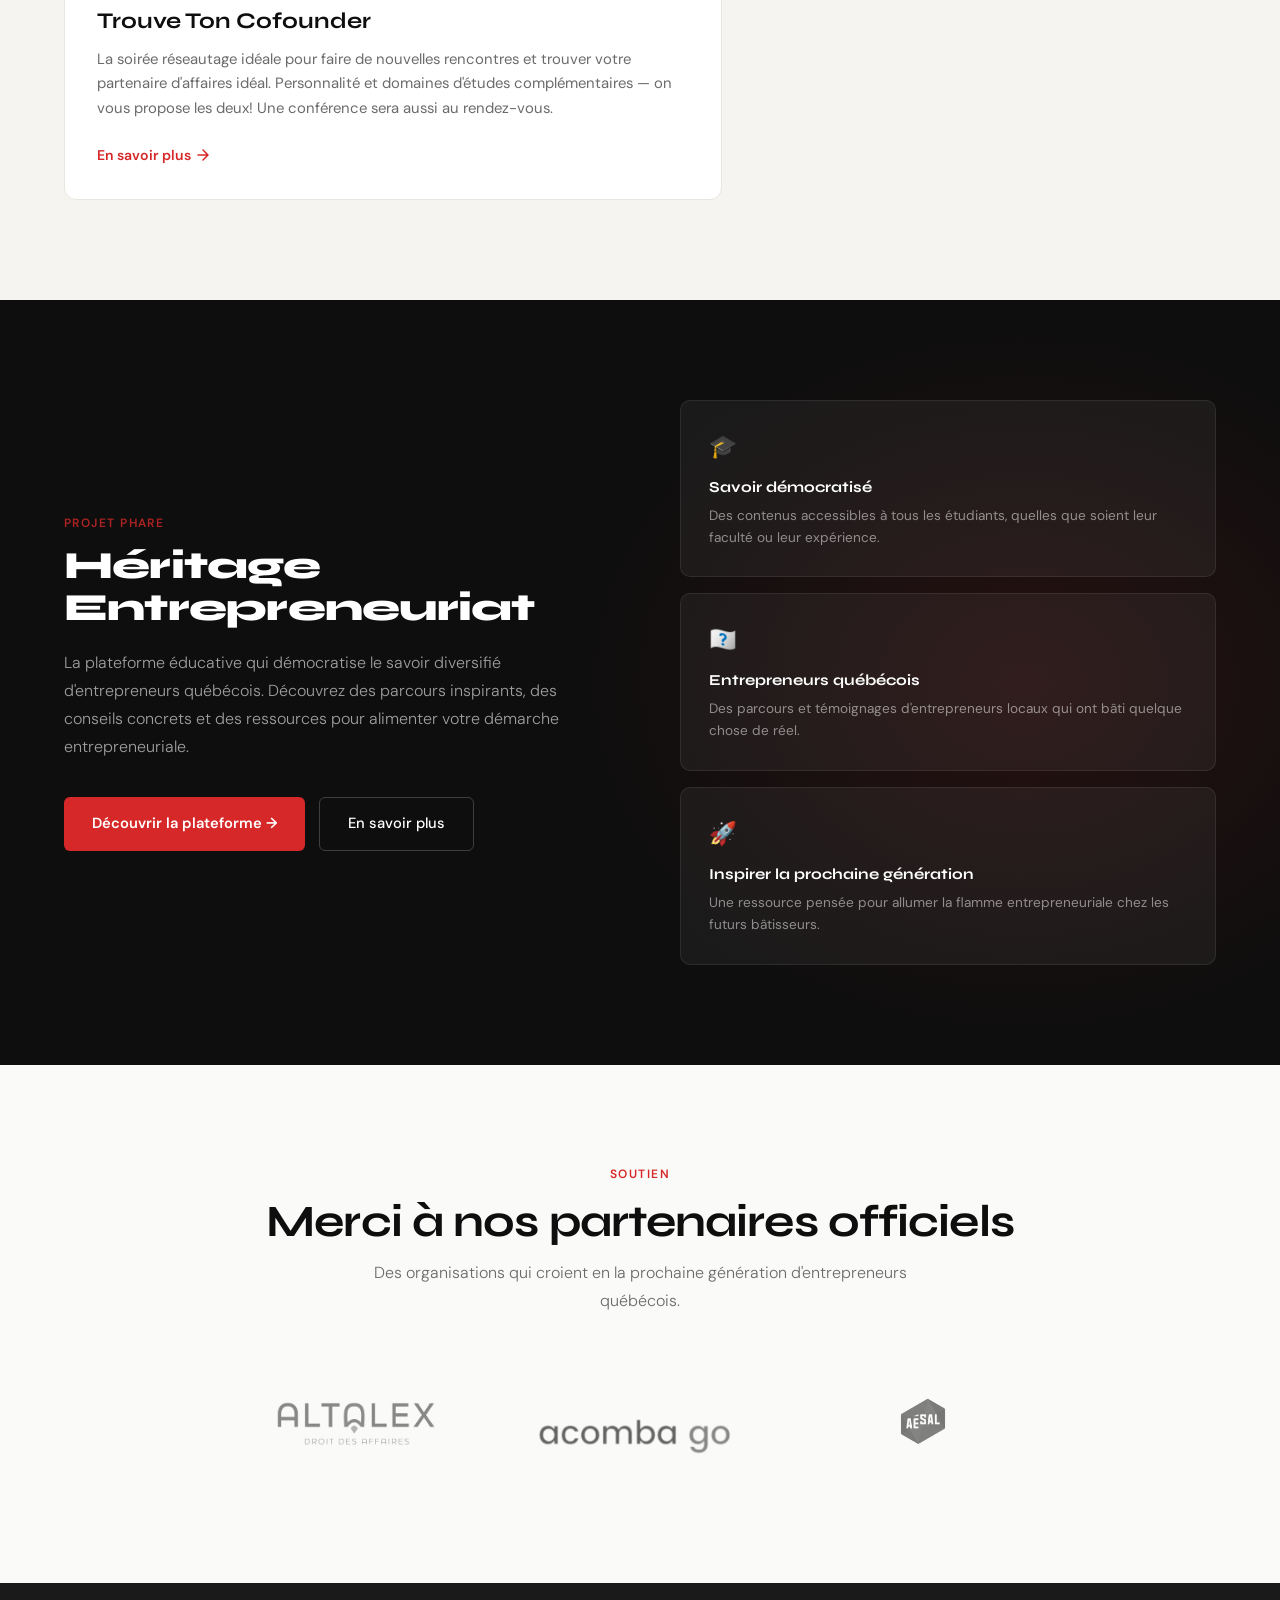
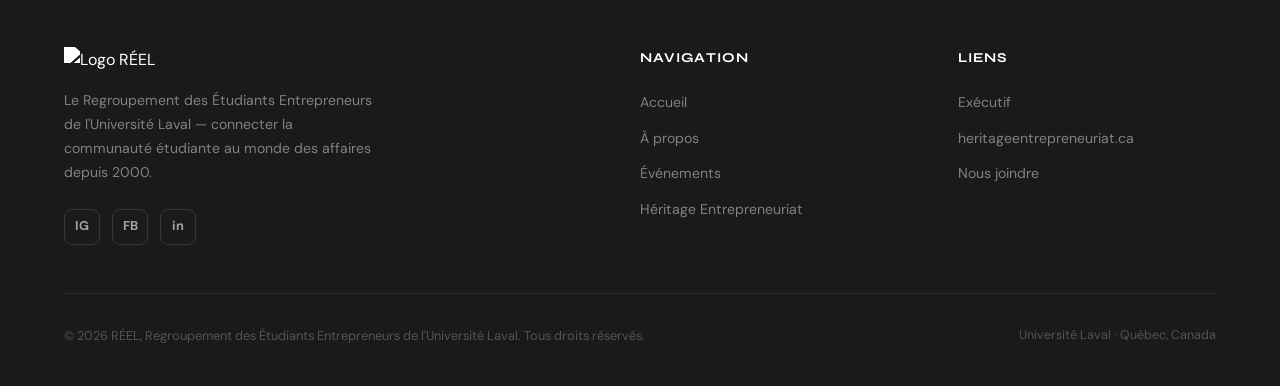
==== commit 71dffa2f: "Add initial JavaScript and CSS files for site structure and styling - Created script.js to handle dy" ====
--- a/index.html
+++ b/index.html
@@ -7,1263 +7,12 @@
   <link rel="preconnect" href="https://fonts.googleapis.com" />
   <link rel="preconnect" href="https://fonts.gstatic.com" crossorigin />
   <link href="https://fonts.googleapis.com/css2?family=Syne:wght@400;600;700;800&family=DM+Sans:ital,wght@0,300;0,400;0,500;1,300&display=swap" rel="stylesheet" />
-  <style>
-    *, *::before, *::after { box-sizing: border-box; margin: 0; padding: 0; }
-
-    :root {
-      --rouge:    #D62828;
-      --rouge-dk: #A61E1E;
-      --noir:     #0E0E0E;
-      --gris-fonce:#1A1A1A;
-      --gris-med: #2D2D2D;
-      --gris-clair:#F5F4F0;
-      --blanc:    #FAFAF8;
-      --accent:   #FF6B35;
-      --texte:    #1A1A1A;
-      --texte-doux:#6B6B6B;
-      --border:   #E8E6E0;
-
-      --f-titre: 'Syne', sans-serif;
-      --f-corps: 'DM Sans', sans-serif;
-
-      --r: 6px;
-      --transition: 0.3s cubic-bezier(0.4,0,0.2,1);
-    }
-
-    html { scroll-behavior: smooth; }
-
-    body {
-      font-family: var(--f-corps);
-      font-weight: 400;
-      color: var(--texte);
-      background: var(--blanc);
-      line-height: 1.6;
-      overflow-x: hidden;
-    }
-
-    /* ── NAVBAR ── */
-    nav {
-      position: fixed;
-      top: 0; left: 0; right: 0;
-      z-index: 100;
-      display: flex;
-      align-items: center;
-      justify-content: space-between;
-      padding: 0 5%;
-      height: 72px;
-      background: rgba(250,250,248,0.92);
-      backdrop-filter: blur(12px);
-      -webkit-backdrop-filter: blur(12px);
-      border-bottom: 1px solid var(--border);
-      transition: box-shadow var(--transition);
-    }
-    nav.scrolled { box-shadow: 0 2px 24px rgba(0,0,0,0.08); }
-
-    .nav-logo img {
-      height: 36px;
-      display: block;
-    }
-
-    .nav-links {
-      display: flex;
-      align-items: center;
-      gap: 32px;
-      list-style: none;
-    }
-    .nav-links a {
-      font-family: var(--f-corps);
-      font-size: 0.88rem;
-      font-weight: 500;
-      letter-spacing: 0.02em;
-      color: var(--texte);
-      text-decoration: none;
-      position: relative;
-      transition: color var(--transition);
-    }
-    .nav-links a::after {
-      content: '';
-      position: absolute;
-      bottom: -2px; left: 0;
-      width: 0; height: 2px;
-      background: var(--rouge);
-      transition: width var(--transition);
-    }
-    .nav-links a:hover { color: var(--rouge); }
-    .nav-links a:hover::after { width: 100%; }
-
-    .nav-cta {
-      background: var(--rouge);
-      color: #fff !important;
-      padding: 9px 20px;
-      border-radius: var(--r);
-      font-weight: 600 !important;
-      transition: background var(--transition), transform var(--transition) !important;
-    }
-    .nav-cta::after { display: none !important; }
-    .nav-cta:hover { background: var(--rouge-dk) !important; transform: translateY(-1px); }
-
-    .hamburger {
-      display: none;
-      flex-direction: column;
-      gap: 5px;
-      cursor: pointer;
-      background: none;
-      border: none;
-      padding: 4px;
-    }
-    .hamburger span {
-      display: block;
-      width: 24px; height: 2px;
-      background: var(--texte);
-      border-radius: 2px;
-      transition: var(--transition);
-    }
-
-    /* mobile menu */
-    .mobile-menu {
-      display: none;
-      position: fixed;
-      top: 72px; left: 0; right: 0;
-      background: var(--blanc);
-      border-bottom: 1px solid var(--border);
-      padding: 24px 5% 32px;
-      flex-direction: column;
-      gap: 20px;
-      z-index: 99;
-      box-shadow: 0 8px 32px rgba(0,0,0,0.08);
-    }
-    .mobile-menu.open { display: flex; }
-    .mobile-menu a {
-      font-size: 1rem;
-      font-weight: 500;
-      color: var(--texte);
-      text-decoration: none;
-      padding: 8px 0;
-      border-bottom: 1px solid var(--border);
-      transition: color var(--transition);
-    }
-    .mobile-menu a:hover { color: var(--rouge); }
-    .mobile-menu .nav-cta {
-      background: var(--rouge);
-      color: #fff !important;
-      padding: 12px 20px;
-      border-radius: var(--r);
-      text-align: center;
-      border: none;
-    }
-
-    /* ── HERO ── */
-    #accueil {
-      min-height: 100vh;
-      display: flex;
-      flex-direction: column;
-      justify-content: center;
-      padding: 120px 5% 80px;
-      position: relative;
-      overflow: hidden;
-    }
-
-    .hero-bg {
-      position: absolute;
-      inset: 0;
-      background:
-        radial-gradient(ellipse 80% 60% at 80% 30%, rgba(214,40,40,0.07) 0%, transparent 60%),
-        radial-gradient(ellipse 50% 50% at 10% 80%, rgba(214,40,40,0.04) 0%, transparent 50%);
-      pointer-events: none;
-    }
-
-    .hero-grid-lines {
-      position: absolute;
-      inset: 0;
-      background-image:
-        linear-gradient(var(--border) 1px, transparent 1px),
-        linear-gradient(90deg, var(--border) 1px, transparent 1px);
-      background-size: 60px 60px;
-      opacity: 0.4;
-      pointer-events: none;
-      mask-image: radial-gradient(ellipse at center, rgba(0,0,0,0.3) 0%, transparent 70%);
-    }
-
-    .hero-content { position: relative; max-width: 780px; }
-
-    .hero-badge {
-      display: inline-flex;
-      align-items: center;
-      gap: 8px;
-      background: rgba(214,40,40,0.08);
-      border: 1px solid rgba(214,40,40,0.2);
-      color: var(--rouge);
-      font-size: 0.78rem;
-      font-weight: 600;
-      letter-spacing: 0.08em;
-      text-transform: uppercase;
-      padding: 6px 14px;
-      border-radius: 100px;
-      margin-bottom: 28px;
-      animation: fadeUp 0.6s ease both;
-    }
-    .hero-badge span { width: 6px; height: 6px; border-radius: 50%; background: var(--rouge); display: block; animation: pulse 2s infinite; }
-
-    .hero-titre {
-      font-family: var(--f-titre);
-      font-size: clamp(2.8rem, 6vw, 5rem);
-      font-weight: 800;
-      line-height: 1.05;
-      letter-spacing: -0.02em;
-      color: var(--noir);
-      margin-bottom: 24px;
-      animation: fadeUp 0.6s 0.1s ease both;
-    }
-    .hero-titre em {
-      font-style: normal;
-      color: var(--rouge);
-    }
-
-    .hero-desc {
-      font-size: 1.1rem;
-      font-weight: 300;
-      color: var(--texte-doux);
-      max-width: 560px;
-      line-height: 1.7;
-      margin-bottom: 40px;
-      animation: fadeUp 0.6s 0.2s ease both;
-    }
-
-    .hero-actions {
-      display: flex;
-      flex-wrap: wrap;
-      gap: 14px;
-      animation: fadeUp 0.6s 0.3s ease both;
-    }
-
-    .btn-primary {
-      display: inline-flex;
-      align-items: center;
-      gap: 8px;
-      background: var(--rouge);
-      color: #fff;
-      font-family: var(--f-corps);
-      font-size: 0.92rem;
-      font-weight: 600;
-      padding: 14px 28px;
-      border-radius: var(--r);
-      text-decoration: none;
-      transition: background var(--transition), transform var(--transition), box-shadow var(--transition);
-      box-shadow: 0 4px 20px rgba(214,40,40,0.3);
-    }
-    .btn-primary:hover {
-      background: var(--rouge-dk);
-      transform: translateY(-2px);
-      box-shadow: 0 8px 32px rgba(214,40,40,0.35);
-    }
-
-    .btn-secondary {
-      display: inline-flex;
-      align-items: center;
-      gap: 8px;
-      background: transparent;
-      color: var(--texte);
-      font-family: var(--f-corps);
-      font-size: 0.92rem;
-      font-weight: 500;
-      padding: 14px 28px;
-      border-radius: var(--r);
-      border: 1.5px solid var(--border);
-      text-decoration: none;
-      transition: border-color var(--transition), color var(--transition), transform var(--transition);
-    }
-    .btn-secondary:hover {
-      border-color: var(--rouge);
-      color: var(--rouge);
-      transform: translateY(-2px);
-    }
-
-    .hero-scroll {
-      display: flex;
-      align-items: center;
-      gap: 10px;
-      position: absolute;
-      bottom: 40px;
-      left: 5%;
-      font-size: 0.78rem;
-      font-weight: 500;
-      letter-spacing: 0.06em;
-      text-transform: uppercase;
-      color: var(--texte-doux);
-      text-decoration: none;
-      animation: fadeUp 0.6s 0.5s ease both;
-    }
-    .scroll-line {
-      width: 40px; height: 1px;
-      background: var(--texte-doux);
-    }
-
-    /* ── SECTIONS COMMUNES ── */
-    section { padding: 100px 5%; }
-
-    .section-label {
-      font-size: 0.75rem;
-      font-weight: 600;
-      letter-spacing: 0.12em;
-      text-transform: uppercase;
-      color: var(--rouge);
-      margin-bottom: 12px;
-    }
-
-    .section-titre {
-      font-family: var(--f-titre);
-      font-size: clamp(1.8rem, 3.5vw, 2.8rem);
-      font-weight: 700;
-      line-height: 1.15;
-      letter-spacing: -0.02em;
-      color: var(--noir);
-      margin-bottom: 20px;
-    }
-
-    .section-desc {
-      font-size: 1rem;
-      font-weight: 300;
-      color: var(--texte-doux);
-      line-height: 1.75;
-      max-width: 580px;
-    }
-
-    /* ── QUI SOMMES-NOUS ── */
-    #qui {
-      background: var(--gris-clair);
-    }
-
-    .qui-inner {
-      max-width: 1200px;
-      margin: 0 auto;
-      display: grid;
-      grid-template-columns: 1fr 1fr;
-      gap: 80px;
-      align-items: center;
-    }
-
-    .qui-image {
-      position: relative;
-    }
-    .qui-image img {
-      width: 100%;
-      border-radius: 12px;
-      display: block;
-      aspect-ratio: 4/3;
-      object-fit: cover;
-    }
-    .qui-image-badge {
-      position: absolute;
-      bottom: -20px;
-      right: -20px;
-      background: var(--rouge);
-      color: #fff;
-      font-family: var(--f-titre);
-      font-size: 0.8rem;
-      font-weight: 700;
-      padding: 14px 18px;
-      border-radius: 8px;
-      text-align: center;
-      box-shadow: 0 8px 24px rgba(214,40,40,0.35);
-    }
-    .qui-image-badge strong { font-size: 1.6rem; display: block; }
-
-    .qui-content { }
-
-    .valeurs-list {
-      display: flex;
-      flex-wrap: wrap;
-      gap: 8px;
-      margin-top: 28px;
-    }
-    .valeur-tag {
-      background: #fff;
-      border: 1.5px solid var(--border);
-      color: var(--texte);
-      font-size: 0.82rem;
-      font-weight: 500;
-      padding: 6px 14px;
-      border-radius: 100px;
-      transition: border-color var(--transition), color var(--transition);
-    }
-    .valeur-tag:hover { border-color: var(--rouge); color: var(--rouge); }
-
-    /* ── MISSION & VISION ── */
-    #mission {
-      background: var(--blanc);
-    }
-
-    .mv-grid {
-      max-width: 1200px;
-      margin: 0 auto;
-      display: grid;
-      grid-template-columns: repeat(3, 1fr);
-      gap: 2px;
-      border: 1px solid var(--border);
-      border-radius: 12px;
-      overflow: hidden;
-    }
-
-    .mv-card {
-      padding: 44px 36px;
-      background: var(--blanc);
-      position: relative;
-      transition: background var(--transition);
-    }
-    .mv-card:not(:last-child) {
-      border-right: 1px solid var(--border);
-    }
-    .mv-card:hover { background: var(--gris-clair); }
-
-    .mv-number {
-      font-family: var(--f-titre);
-      font-size: 3.5rem;
-      font-weight: 800;
-      color: rgba(214,40,40,0.1);
-      line-height: 1;
-      margin-bottom: 16px;
-      transition: color var(--transition);
-    }
-    .mv-card:hover .mv-number { color: rgba(214,40,40,0.2); }
-
-    .mv-titre {
-      font-family: var(--f-titre);
-      font-size: 1.05rem;
-      font-weight: 700;
-      color: var(--noir);
-      margin-bottom: 12px;
-      text-transform: uppercase;
-      letter-spacing: 0.04em;
-    }
-
-    .mv-texte {
-      font-size: 0.93rem;
-      color: var(--texte-doux);
-      line-height: 1.7;
-    }
-
-    /* ── HÉRITAGE ── */
-    #heritage {
-      background: var(--noir);
-      position: relative;
-      overflow: hidden;
-    }
-
-    .heritage-bg {
-      position: absolute;
-      inset: 0;
-      background:
-        radial-gradient(ellipse 60% 80% at 80% 50%, rgba(214,40,40,0.12) 0%, transparent 60%);
-      pointer-events: none;
-    }
-
-    .heritage-inner {
-      max-width: 1200px;
-      margin: 0 auto;
-      display: grid;
-      grid-template-columns: 1fr 1fr;
-      gap: 80px;
-      align-items: center;
-      position: relative;
-    }
-
-    .heritage-content .section-label { color: rgba(214,40,40,0.8); }
-
-    .heritage-titre {
-      font-family: var(--f-titre);
-      font-size: clamp(1.8rem, 3vw, 2.6rem);
-      font-weight: 800;
-      line-height: 1.1;
-      letter-spacing: -0.02em;
-      color: #fff;
-      margin-bottom: 20px;
-    }
-
-    .heritage-desc {
-      font-size: 1rem;
-      font-weight: 300;
-      color: rgba(255,255,255,0.6);
-      line-height: 1.75;
-      margin-bottom: 36px;
-    }
-
-    .btn-primary-dark {
-      display: inline-flex;
-      align-items: center;
-      gap: 8px;
-      background: var(--rouge);
-      color: #fff;
-      font-size: 0.92rem;
-      font-weight: 600;
-      padding: 14px 28px;
-      border-radius: var(--r);
-      text-decoration: none;
-      transition: background var(--transition), transform var(--transition);
-    }
-    .btn-primary-dark:hover { background: var(--rouge-dk); transform: translateY(-2px); }
-
-    .btn-outline-white {
-      display: inline-flex;
-      align-items: center;
-      gap: 8px;
-      background: transparent;
-      color: #fff;
-      font-size: 0.92rem;
-      font-weight: 500;
-      padding: 14px 28px;
-      border-radius: var(--r);
-      border: 1.5px solid rgba(255,255,255,0.2);
-      text-decoration: none;
-      transition: border-color var(--transition), background var(--transition), transform var(--transition);
-    }
-    .btn-outline-white:hover {
-      border-color: rgba(255,255,255,0.5);
-      background: rgba(255,255,255,0.05);
-      transform: translateY(-2px);
-    }
-
-    .heritage-visual {
-      display: flex;
-      flex-direction: column;
-      gap: 16px;
-    }
-
-    .heritage-card {
-      background: rgba(255,255,255,0.05);
-      border: 1px solid rgba(255,255,255,0.08);
-      border-radius: 10px;
-      padding: 28px;
-      transition: background var(--transition), border-color var(--transition);
-    }
-    .heritage-card:hover {
-      background: rgba(255,255,255,0.08);
-      border-color: rgba(214,40,40,0.3);
-    }
-
-    .heritage-card-icon {
-      font-size: 1.4rem;
-      margin-bottom: 10px;
-    }
-
-    .heritage-card-titre {
-      font-family: var(--f-titre);
-      font-size: 0.95rem;
-      font-weight: 700;
-      color: #fff;
-      margin-bottom: 6px;
-    }
-
-    .heritage-card-desc {
-      font-size: 0.85rem;
-      color: rgba(255,255,255,0.5);
-      line-height: 1.6;
-    }
-
-    /* ── ÉVÉNEMENT ── */
-    #evenements {
-      background: var(--gris-clair);
-    }
-
-    .ev-inner {
-      max-width: 1200px;
-      margin: 0 auto;
-    }
-
-    .ev-header {
-      display: flex;
-      justify-content: space-between;
-      align-items: flex-end;
-      margin-bottom: 48px;
-      flex-wrap: wrap;
-      gap: 20px;
-    }
-
-    .ev-grid {
-      display: grid;
-      grid-template-columns: 1.4fr 1fr;
-      gap: 24px;
-    }
-
-    .ev-card-featured {
-      background: #fff;
-      border: 1px solid var(--border);
-      border-radius: 12px;
-      overflow: hidden;
-      display: flex;
-      flex-direction: column;
-      transition: box-shadow var(--transition), transform var(--transition);
-    }
-    .ev-card-featured:hover {
-      box-shadow: 0 16px 48px rgba(0,0,0,0.1);
-      transform: translateY(-4px);
-    }
-
-    .ev-img {
-      aspect-ratio: 16/9;
-      overflow: hidden;
-    }
-    .ev-img img {
-      width: 100%; height: 100%;
-      object-fit: cover;
-      transition: transform 0.5s ease;
-    }
-    .ev-card-featured:hover .ev-img img { transform: scale(1.04); }
-
-    .ev-body {
-      padding: 32px;
-      flex: 1;
-      display: flex;
-      flex-direction: column;
-    }
-
-    .ev-meta {
-      display: flex;
-      align-items: center;
-      gap: 12px;
-      margin-bottom: 16px;
-    }
-
-    .ev-tag {
-      background: rgba(214,40,40,0.08);
-      color: var(--rouge);
-      font-size: 0.75rem;
-      font-weight: 600;
-      padding: 4px 10px;
-      border-radius: 100px;
-      letter-spacing: 0.04em;
-    }
-
-    .ev-date {
-      font-size: 0.8rem;
-      color: var(--texte-doux);
-    }
-
-    .ev-titre-card {
-      font-family: var(--f-titre);
-      font-size: 1.4rem;
-      font-weight: 700;
-      color: var(--noir);
-      margin-bottom: 12px;
-      line-height: 1.2;
-    }
-
-    .ev-desc-card {
-      font-size: 0.93rem;
-      color: var(--texte-doux);
-      line-height: 1.65;
-      flex: 1;
-      margin-bottom: 24px;
-    }
-
-    .ev-link {
-      display: inline-flex;
-      align-items: center;
-      gap: 6px;
-      font-size: 0.88rem;
-      font-weight: 600;
-      color: var(--rouge);
-      text-decoration: none;
-      transition: gap var(--transition);
-    }
-    .ev-link:hover { gap: 10px; }
-
-    .ev-sidebar {
-      display: flex;
-      flex-direction: column;
-      gap: 16px;
-    }
-
-    .ev-card-small {
-      background: #fff;
-      border: 1px solid var(--border);
-      border-radius: 10px;
-      padding: 24px;
-      display: flex;
-      gap: 20px;
-      align-items: center;
-      transition: box-shadow var(--transition), transform var(--transition);
-      text-decoration: none;
-    }
-    .ev-card-small:hover {
-      box-shadow: 0 8px 24px rgba(0,0,0,0.07);
-      transform: translateX(4px);
-    }
-
-    .ev-card-small-date {
-      min-width: 52px;
-      text-align: center;
-      background: var(--gris-clair);
-      border-radius: 8px;
-      padding: 10px 8px;
-    }
-    .ev-card-small-date .jour {
-      font-family: var(--f-titre);
-      font-size: 1.4rem;
-      font-weight: 800;
-      color: var(--rouge);
-      line-height: 1;
-    }
-    .ev-card-small-date .mois {
-      font-size: 0.68rem;
-      font-weight: 600;
-      text-transform: uppercase;
-      letter-spacing: 0.06em;
-      color: var(--texte-doux);
-    }
-
-    .ev-card-small-info { flex: 1; }
-    .ev-card-small-info h4 {
-      font-family: var(--f-titre);
-      font-size: 0.95rem;
-      font-weight: 700;
-      color: var(--noir);
-      margin-bottom: 4px;
-    }
-    .ev-card-small-info p {
-      font-size: 0.82rem;
-      color: var(--texte-doux);
-    }
-
-    /* ── PARTENAIRES ── */
-    #partenaires {
-      background: var(--blanc);
-    }
-
-    .part-inner {
-      max-width: 1200px;
-      margin: 0 auto;
-      text-align: center;
-    }
-
-    .part-inner .section-titre { margin-bottom: 12px; }
-    .part-inner .section-desc { margin: 0 auto 48px; }
-
-    .part-logos {
-      display: flex;
-      justify-content: center;
-      align-items: center;
-      flex-wrap: wrap;
-      gap: 0;
-    }
-
-    .part-logo-item {
-      padding: 32px 48px;
-      border: 1px solid var(--border);
-      margin: -1px;
-      display: flex;
-      align-items: center;
-      justify-content: center;
-      transition: background var(--transition);
-    }
-    .part-logo-item:hover { background: var(--gris-clair); }
-
-    .part-logo-item img {
-      max-height: 48px;
-      max-width: 160px;
-      filter: grayscale(100%);
-      opacity: 0.6;
-      transition: filter var(--transition), opacity var(--transition);
-    }
-    .part-logo-item:hover img { filter: grayscale(0%); opacity: 1; }
-
-    /* ── STATS ── */
-    .stats-band {
-      background: var(--rouge);
-      padding: 60px 5%;
-    }
-
-    .stats-inner {
-      max-width: 1200px;
-      margin: 0 auto;
-      display: grid;
-      grid-template-columns: repeat(4, 1fr);
-      gap: 2px;
-    }
-
-    .stat-item {
-      text-align: center;
-      padding: 24px;
-    }
-
-    .stat-num {
-      font-family: var(--f-titre);
-      font-size: 2.8rem;
-      font-weight: 800;
-      color: #fff;
-      line-height: 1;
-      margin-bottom: 6px;
-    }
-
-    .stat-label {
-      font-size: 0.82rem;
-      font-weight: 500;
-      color: rgba(255,255,255,0.75);
-      text-transform: uppercase;
-      letter-spacing: 0.06em;
-    }
-
-    /* ── FOOTER ── */
-    footer {
-      background: var(--gris-fonce);
-      padding: 64px 5% 40px;
-    }
-
-    .footer-inner {
-      max-width: 1200px;
-      margin: 0 auto;
-    }
-
-    .footer-top {
-      display: grid;
-      grid-template-columns: 2fr 1fr 1fr;
-      gap: 60px;
-      padding-bottom: 48px;
-      border-bottom: 1px solid rgba(255,255,255,0.08);
-      margin-bottom: 32px;
-    }
-
-    .footer-brand img { height: 40px; margin-bottom: 16px; filter: brightness(0) invert(1); }
-
-    .footer-brand p {
-      font-size: 0.88rem;
-      color: rgba(255,255,255,0.45);
-      line-height: 1.7;
-      max-width: 320px;
-    }
-
-    .footer-social {
-      display: flex;
-      gap: 12px;
-      margin-top: 24px;
-    }
-
-    .social-link {
-      width: 36px; height: 36px;
-      border: 1px solid rgba(255,255,255,0.12);
-      border-radius: 8px;
-      display: flex;
-      align-items: center;
-      justify-content: center;
-      text-decoration: none;
-      font-size: 0.8rem;
-      font-weight: 700;
-      color: rgba(255,255,255,0.6);
-      transition: border-color var(--transition), color var(--transition), background var(--transition);
-    }
-    .social-link:hover {
-      border-color: var(--rouge);
-      color: #fff;
-      background: var(--rouge);
-    }
-
-    .footer-col h4 {
-      font-family: var(--f-titre);
-      font-size: 0.85rem;
-      font-weight: 700;
-      color: #fff;
-      text-transform: uppercase;
-      letter-spacing: 0.08em;
-      margin-bottom: 20px;
-    }
-
-    .footer-col ul { list-style: none; }
-    .footer-col ul li { margin-bottom: 10px; }
-    .footer-col ul a {
-      font-size: 0.88rem;
-      color: rgba(255,255,255,0.45);
-      text-decoration: none;
-      transition: color var(--transition);
-    }
-    .footer-col ul a:hover { color: #fff; }
-
-    .footer-bottom {
-      display: flex;
-      justify-content: space-between;
-      align-items: center;
-      flex-wrap: wrap;
-      gap: 12px;
-    }
-
-    .footer-copy {
-      font-size: 0.8rem;
-      color: rgba(255,255,255,0.25);
-    }
-
-    .footer-ul-logo {
-      font-size: 0.78rem;
-      color: rgba(255,255,255,0.25);
-    }
-
-    /* ── PAGE: À PROPOS ── */
-    .page { display: none; padding-top: 72px; min-height: 100vh; }
-    .page.active { display: block; }
-
-    .page-hero {
-      background: var(--noir);
-      padding: 80px 5%;
-      position: relative;
-      overflow: hidden;
-    }
-    .page-hero::after {
-      content: '';
-      position: absolute;
-      inset: 0;
-      background: radial-gradient(ellipse 60% 100% at 100% 50%, rgba(214,40,40,0.1) 0%, transparent 60%);
-    }
-    .page-hero-inner { max-width: 1200px; margin: 0 auto; position: relative; z-index: 1; }
-    .page-hero .section-label { color: rgba(214,40,40,0.8); margin-bottom: 16px; }
-    .page-titre {
-      font-family: var(--f-titre);
-      font-size: clamp(2.4rem, 5vw, 4rem);
-      font-weight: 800;
-      color: #fff;
-      line-height: 1.05;
-      letter-spacing: -0.02em;
-    }
-
-    .histoire-inner {
-      max-width: 1200px;
-      margin: 0 auto;
-    }
-
-    .histoire-intro {
-      display: grid;
-      grid-template-columns: 1fr 1.5fr;
-      gap: 80px;
-      align-items: start;
-      padding: 80px 0;
-      border-bottom: 1px solid var(--border);
-    }
-
-    .histoire-left .section-titre { margin-bottom: 16px; }
-    .histoire-left .fond-text {
-      font-family: var(--f-titre);
-      font-size: 8rem;
-      font-weight: 800;
-      color: rgba(214,40,40,0.06);
-      line-height: 0.8;
-      margin-bottom: 8px;
-    }
-
-    .histoire-right p {
-      font-size: 1rem;
-      color: var(--texte-doux);
-      line-height: 1.75;
-      margin-bottom: 20px;
-    }
-
-    .mv-section {
-      padding: 80px 0;
-    }
-
-    .mv-section-titre {
-      font-family: var(--f-titre);
-      font-size: 1.6rem;
-      font-weight: 700;
-      color: var(--noir);
-      margin-bottom: 40px;
-      text-align: center;
-    }
-
-    .mv-cards-about {
-      display: grid;
-      grid-template-columns: repeat(3, 1fr);
-      gap: 24px;
-    }
-
-    .mv-card-about {
-      padding: 36px;
-      border: 1.5px solid var(--border);
-      border-radius: 12px;
-      transition: border-color var(--transition), box-shadow var(--transition);
-    }
-    .mv-card-about:hover {
-      border-color: var(--rouge);
-      box-shadow: 0 8px 32px rgba(214,40,40,0.08);
-    }
-
-    .mv-card-about-icon {
-      width: 44px; height: 44px;
-      background: rgba(214,40,40,0.1);
-      border-radius: 10px;
-      display: flex;
-      align-items: center;
-      justify-content: center;
-      font-size: 1.2rem;
-      margin-bottom: 20px;
-    }
-
-    .mv-card-about h3 {
-      font-family: var(--f-titre);
-      font-size: 1.05rem;
-      font-weight: 700;
-      color: var(--noir);
-      margin-bottom: 10px;
-    }
-
-    .mv-card-about p {
-      font-size: 0.9rem;
-      color: var(--texte-doux);
-      line-height: 1.65;
-    }
-
-    .logo-historique {
-      padding: 80px 0;
-      border-top: 1px solid var(--border);
-    }
-
-    .logo-historique h3 {
-      font-family: var(--f-titre);
-      font-size: 1.4rem;
-      font-weight: 700;
-      color: var(--noir);
-      margin-bottom: 32px;
-    }
-
-    .logo-historique img {
-      width: 100%;
-      border-radius: 8px;
-      border: 1px solid var(--border);
-    }
-
-    .anciens-section {
-      padding: 0 0 80px;
-    }
-
-    .anciens-section h3 {
-      font-family: var(--f-titre);
-      font-size: 1.4rem;
-      font-weight: 700;
-      color: var(--noir);
-      margin-bottom: 32px;
-    }
-
-    .annee-item {
-      border: 1px solid var(--border);
-      border-radius: 10px;
-      overflow: hidden;
-      margin-bottom: 12px;
-    }
-
-    .annee-header {
-      display: flex;
-      align-items: center;
-      justify-content: space-between;
-      padding: 18px 24px;
-      cursor: pointer;
-      transition: background var(--transition);
-      background: #fff;
-    }
-    .annee-header:hover { background: var(--gris-clair); }
-
-    .annee-header h4 {
-      font-family: var(--f-titre);
-      font-size: 1rem;
-      font-weight: 700;
-      color: var(--noir);
-    }
-
-    .annee-chevron {
-      font-size: 0.8rem;
-      color: var(--texte-doux);
-      transition: transform var(--transition);
-    }
-
-    .annee-body {
-      display: none;
-      padding: 0 24px 24px;
-      background: #fff;
-    }
-    .annee-body.open { display: block; }
-    .annee-body img {
-      width: 100%;
-      border-radius: 8px;
-      object-fit: cover;
-      max-height: 320px;
-    }
-    .annee-header.open .annee-chevron { transform: rotate(180deg); }
-
-    /* ── CONTACT ── */
-    .contact-inner {
-      max-width: 800px;
-      margin: 0 auto;
-    }
-
-    .contact-grid {
-      display: grid;
-      grid-template-columns: 1fr 1fr;
-      gap: 60px;
-      align-items: start;
-    }
-
-    .contact-info .section-titre { margin-bottom: 16px; }
-    .contact-info .section-desc { margin-bottom: 32px; }
-
-    .contact-detail {
-      display: flex;
-      align-items: center;
-      gap: 14px;
-      margin-bottom: 16px;
-    }
-    .contact-detail-icon {
-      width: 40px; height: 40px;
-      background: rgba(214,40,40,0.08);
-      border-radius: 10px;
-      display: flex; align-items: center; justify-content: center;
-      font-size: 1rem;
-      flex-shrink: 0;
-    }
-    .contact-detail-text a, .contact-detail-text span {
-      font-size: 0.9rem;
-      color: var(--texte);
-      text-decoration: none;
-      transition: color var(--transition);
-    }
-    .contact-detail-text a:hover { color: var(--rouge); }
-
-    .contact-form {
-      background: var(--gris-clair);
-      border-radius: 12px;
-      padding: 36px;
-    }
-
-    .form-group { margin-bottom: 20px; }
-
-    .form-group label {
-      display: block;
-      font-size: 0.82rem;
-      font-weight: 600;
-      color: var(--texte);
-      margin-bottom: 8px;
-      letter-spacing: 0.02em;
-    }
-
-    .form-group input,
-    .form-group textarea,
-    .form-group select {
-      width: 100%;
-      background: #fff;
-      border: 1.5px solid var(--border);
-      border-radius: var(--r);
-      padding: 12px 16px;
-      font-family: var(--f-corps);
-      font-size: 0.92rem;
-      color: var(--texte);
-      transition: border-color var(--transition), box-shadow var(--transition);
-      outline: none;
-    }
-    .form-group input:focus,
-    .form-group textarea:focus { border-color: var(--rouge); box-shadow: 0 0 0 3px rgba(214,40,40,0.1); }
-
-    .form-group textarea { resize: vertical; min-height: 120px; }
-
-    .form-submit {
-      width: 100%;
-      background: var(--rouge);
-      color: #fff;
-      border: none;
-      border-radius: var(--r);
-      padding: 14px 28px;
-      font-family: var(--f-corps);
-      font-size: 0.95rem;
-      font-weight: 600;
-      cursor: pointer;
-      transition: background var(--transition), transform var(--transition);
-    }
-    .form-submit:hover { background: var(--rouge-dk); transform: translateY(-1px); }
-
-    /* ── ANIMATIONS ── */
-    @keyframes fadeUp {
-      from { opacity: 0; transform: translateY(20px); }
-      to   { opacity: 1; transform: translateY(0); }
-    }
-
-    @keyframes pulse {
-      0%, 100% { opacity: 1; }
-      50% { opacity: 0.4; }
-    }
-
-    .reveal {
-      opacity: 0;
-      transform: translateY(24px);
-      transition: opacity 0.7s ease, transform 0.7s ease;
-    }
-    .reveal.visible {
-      opacity: 1;
-      transform: none;
-    }
-    .reveal-delay-1 { transition-delay: 0.1s; }
-    .reveal-delay-2 { transition-delay: 0.2s; }
-    .reveal-delay-3 { transition-delay: 0.3s; }
-
-    /* ── RESPONSIVE ── */
-    @media (max-width: 1024px) {
-      .qui-inner { grid-template-columns: 1fr; gap: 48px; }
-      .heritage-inner { grid-template-columns: 1fr; gap: 48px; }
-      .footer-top { grid-template-columns: 1fr 1fr; }
-      .footer-brand { grid-column: 1 / -1; }
-      .histoire-intro { grid-template-columns: 1fr; gap: 40px; }
-      .mv-cards-about { grid-template-columns: 1fr 1fr; }
-    }
-
-    @media (max-width: 768px) {
-      .nav-links { display: none; }
-      .hamburger { display: flex; }
-
-      #accueil { padding-top: 100px; }
-
-      .mv-grid { grid-template-columns: 1fr; }
-      .mv-card:not(:last-child) { border-right: none; border-bottom: 1px solid var(--border); }
-
-      .ev-grid { grid-template-columns: 1fr; }
-
-      .stats-inner { grid-template-columns: repeat(2, 1fr); }
-
-      .footer-top { grid-template-columns: 1fr; gap: 36px; }
-
-      .contact-grid { grid-template-columns: 1fr; }
-
-      .mv-cards-about { grid-template-columns: 1fr; }
-
-      .histoire-left .fond-text { font-size: 5rem; }
-
-      .part-logo-item { padding: 24px 32px; }
-    }
-
-    @media (max-width: 480px) {
-      section { padding: 72px 5%; }
-      .stats-inner { grid-template-columns: 1fr 1fr; }
-      .hero-titre { font-size: 2.2rem; }
-    }
-  </style>
+    <link rel="stylesheet" href="styles.css" />
 </head>
 <body>
 
-<!-- ── NAVBAR ── -->
-<nav id="navbar">
-  <a href="#accueil" class="nav-logo" onclick="showPage('home')">
-    <img src="https://reelul.ca/wp-content/uploads/2021/02/logo-officiel-header-reel.png" alt="Logo RÉEL" />
-  </a>
-  <ul class="nav-links">
-    <li><a href="#accueil" onclick="showPage('home')">Accueil</a></li>
-    <li><a href="#" onclick="showPage('apropos'); return false;">À propos</a></li>
-    <li><a href="#evenements">Événements</a></li>
-    <li><a href="#heritage">Héritage Entrepreneuriat</a></li>
-    <li><a href="#" onclick="showPage('contact'); return false;" class="nav-cta">Nous joindre</a></li>
-  </ul>
-  <button class="hamburger" id="hamburger" aria-label="Menu">
-    <span></span><span></span><span></span>
-  </button>
-</nav>
-
-<div class="mobile-menu" id="mobileMenu">
-  <a href="#accueil" onclick="showPage('home'); closeMobile()">Accueil</a>
-  <a href="#" onclick="showPage('apropos'); closeMobile(); return false;">À propos</a>
-  <a href="#evenements" onclick="closeMobile()">Événements</a>
-  <a href="#heritage" onclick="closeMobile()">Héritage Entrepreneuriat</a>
-  <a href="#" onclick="showPage('contact'); closeMobile(); return false;" class="nav-cta">Nous joindre</a>
-</div>
-
+
+<div id="header"></div>   
 <!-- ══════════════════════════════════════════
      PAGE ACCUEIL
 ══════════════════════════════════════════ -->
@@ -1291,7 +40,7 @@
           Voir les événements
           <svg width="14" height="14" viewBox="0 0 14 14" fill="none"><path d="M1 7h12M7 1l6 6-6 6" stroke="currentColor" stroke-width="1.5" stroke-linecap="round" stroke-linejoin="round"/></svg>
         </a>
-        <a href="#" onclick="showPage('apropos'); return false;" class="btn-secondary">
+        <a href="apropos.html" class="btn-secondary">
           Découvrir le RÉEL
         </a>
       </div>
@@ -1482,288 +231,20 @@
       <p class="section-desc reveal reveal-delay-1">Des organisations qui croient en la prochaine génération d'entrepreneurs québécois.</p>
       <div class="part-logos reveal reveal-delay-2">
         <a href="https://altalex.ca/" target="_blank" class="part-logo-item">
-          <img src="https://reelul.ca/wp-content/uploads/2024/10/logo-header-mobile-300x88.png" alt="Altalex" />
+          <img src="/images/ALTALEX_partenaire.webp" alt="Altalex" />
         </a>
         <a href="https://www.acomba.com/solutions/acomba-go/" target="_blank" class="part-logo-item">
-          <img src="https://reelul.ca/wp-content/uploads/2021/01/Creation-sans-titre-2-e1710178373123-300x104.png" alt="Acomba Go" />
+          <img src="/images/acombago_partenaire.png" alt="Acomba Go" />
         </a>
         <a href="https://www.aesal.ca/" target="_blank" class="part-logo-item">
-          <img src="https://reelul.ca/wp-content/uploads/2024/10/aesal-web-150x150.webp" alt="AESAL" />
-        </a>
-      </div>
-    </div>
-  </section>
-
-</div><!-- /page-home -->
-
-<!-- ══════════════════════════════════════════
-     PAGE À PROPOS
-══════════════════════════════════════════ -->
-<div id="page-apropos" class="page">
-  <div class="page-hero">
-    <div class="page-hero-inner">
-      <div class="section-label">À propos</div>
-      <h1 class="page-titre">Notre histoire,<br>notre mission.</h1>
-    </div>
-  </div>
-
-  <section style="padding: 0 5%;">
-    <div class="histoire-inner">
-
-      <!-- Intro -->
-      <div class="histoire-intro">
-        <div class="histoire-left">
-          <div class="fond-text">RÉEL</div>
-          <h2 class="section-titre">Fondé en 2000</h2>
-          <p class="section-desc">Une association étudiante inter­facultaire au cœur de l'entrepreneuriat universitaire.</p>
-        </div>
-        <div class="histoire-right">
-          <p>Le Regroupement des Étudiants Entrepreneurs de l'Université Laval est une association étudiante interfacultaire dédiée à l'entrepreneuriat, composée d'un conseil exécutif de 13 étudiants passionnés.</p>
-          <p>C'est par l'organisation d'événements de réseautage, de conférences et de projets d'envergure que le RÉEL se positionne fièrement comme étant l'intermédiaire entre la communauté étudiante et le monde des affaires.</p>
-          <p>Depuis plus de 25 ans, nous connectons des milliers d'étudiants aux ressources, aux personnes et aux opportunités qui façonnent l'avenir entrepreneurial du Québec.</p>
-        </div>
-      </div>
-
-      <!-- Mission, Vision, Valeurs -->
-      <div class="mv-section">
-        <h3 class="mv-section-titre">Ce qui nous définit</h3>
-        <div class="mv-cards-about">
-          <div class="mv-card-about">
-            <div class="mv-card-about-icon">🎯</div>
-            <h3>Notre Mission</h3>
-            <p>Promouvoir la culture entrepreneuriale et soutenir les jeunes entrepreneurs en développant leurs connaissances, en élargissant leur réseau et en enflammant leur passion pour l'entrepreneuriat.</p>
-          </div>
-          <div class="mv-card-about">
-            <div class="mv-card-about-icon">🔭</div>
-            <h3>Notre Vision</h3>
-            <p>Devenir le pilier de la démarche entrepreneuriale aux yeux des étudiants à l'Université Laval.</p>
-          </div>
-          <div class="mv-card-about">
-            <div class="mv-card-about-icon">💡</div>
-            <h3>Nos Valeurs</h3>
-            <p>Leadership · Entraide · Ambition · Apprentissage · Passion — cinq valeurs qui guident chacune de nos actions.</p>
-          </div>
-        </div>
-      </div>
-
-      <!-- Logo historique -->
-      <div class="logo-historique">
-        <h3>Notre logo à travers les années</h3>
-        <img src="https://reelul.ca/wp-content/uploads/2023/04/Sans-titre-36-2048x780.png" alt="Évolution du logo RÉEL" />
-      </div>
-
-      <!-- Anciens exécutifs -->
-      <div class="anciens-section">
-        <h3>Nos anciens exécutifs</h3>
-        <div id="annees-accordion">
-          <!-- Généré par JS -->
-        </div>
-      </div>
-
-    </div>
-  </section>
-</div><!-- /page-apropos -->
-
-<!-- ══════════════════════════════════════════
-     PAGE CONTACT
-══════════════════════════════════════════ -->
-<div id="page-contact" class="page">
-  <div class="page-hero">
-    <div class="page-hero-inner">
-      <div class="section-label">Contact</div>
-      <h1 class="page-titre">Nous joindre.</h1>
-    </div>
-  </div>
-
-  <section>
-    <div class="contact-inner">
-      <div class="contact-grid">
-        <div class="contact-info">
-          <div class="section-label">Coordonnées</div>
-          <h2 class="section-titre">On veut avoir de vos nouvelles</h2>
-          <p class="section-desc">Que vous ayez une question, une opportunité de partenariat ou simplement envie d'en savoir plus sur le RÉEL, n'hésitez pas à nous écrire.</p>
-          <div class="contact-detail">
-            <div class="contact-detail-icon">📧</div>
-            <div class="contact-detail-text">
-              <a href="mailto:info@reelul.ca">info@reelul.ca</a>
-            </div>
-          </div>
-          <div class="contact-detail">
-            <div class="contact-detail-icon">📍</div>
-            <div class="contact-detail-text">
-              <span>Université Laval, Québec (QC)</span>
-            </div>
-          </div>
-          <div class="contact-detail">
-            <div class="contact-detail-icon">📸</div>
-            <div class="contact-detail-text">
-              <a href="https://www.instagram.com/reelul/" target="_blank">@reelul sur Instagram</a>
-            </div>
-          </div>
-          <div class="contact-detail">
-            <div class="contact-detail-icon">💼</div>
-            <div class="contact-detail-text">
-              <a href="https://www.linkedin.com/company/regroupement-des-%C3%A9tudiants-entrepreneurs-de-l'universit%C3%A9-laval-r%C3%A9el-/" target="_blank">LinkedIn · RÉEL</a>
-            </div>
-          </div>
-        </div>
-        <div class="contact-form">
-          <div class="form-group">
-            <label>Nom complet</label>
-            <input type="text" placeholder="Marie Tremblay" />
-          </div>
-          <div class="form-group">
-            <label>Adresse courriel</label>
-            <input type="email" placeholder="marie@exemple.com" />
-          </div>
-          <div class="form-group">
-            <label>Sujet</label>
-            <input type="text" placeholder="Partenariat, question, info..." />
-          </div>
-          <div class="form-group">
-            <label>Message</label>
-            <textarea placeholder="Votre message ici..."></textarea>
-          </div>
-          <button class="form-submit">Envoyer le message →</button>
-        </div>
-      </div>
-    </div>
-  </section>
-</div><!-- /page-contact -->
-
-<!-- ── FOOTER (global) ── -->
-<footer>
-  <div class="footer-inner">
-    <div class="footer-top">
-      <div class="footer-brand">
-        <img src="https://reelul.ca/wp-content/uploads/2021/02/logo-officiel-header-reel.png" alt="Logo RÉEL" />
-        <p>Le Regroupement des Étudiants Entrepreneurs de l'Université Laval — connecter la communauté étudiante au monde des affaires depuis 2000.</p>
-        <div class="footer-social">
-          <a href="https://www.instagram.com/reelul/" target="_blank" class="social-link" aria-label="Instagram">IG</a>
-          <a href="https://www.facebook.com/REELUL" target="_blank" class="social-link" aria-label="Facebook">FB</a>
-          <a href="https://www.linkedin.com/company/regroupement-des-%C3%A9tudiants-entrepreneurs-de-l'universit%C3%A9-laval-r%C3%A9el-/" target="_blank" class="social-link" aria-label="LinkedIn">in</a>
-        </div>
-      </div>
-      <div class="footer-col">
-        <h4>Navigation</h4>
-        <ul>
-          <li><a href="#accueil" onclick="showPage('home')">Accueil</a></li>
-          <li><a href="#" onclick="showPage('apropos'); return false;">À propos</a></li>
-          <li><a href="#evenements">Événements</a></li>
-          <li><a href="#heritage">Héritage Entrepreneuriat</a></li>
-        </ul>
-      </div>
-      <div class="footer-col">
-        <h4>Liens</h4>
-        <ul>
-          <li><a href="https://reelul.ca/executif/" target="_blank">Exécutif</a></li>
-          <li><a href="https://www.heritageentrepreneuriat.ca/" target="_blank">heritageentrepreneuriat.ca</a></li>
-          <li><a href="#" onclick="showPage('contact'); return false;">Nous joindre</a></li>
-        </ul>
-      </div>
-    </div>
-    <div class="footer-bottom">
-      <p class="footer-copy">© 2024 RÉEL, Regroupement des Étudiants Entrepreneurs de l'Université Laval. Tous droits réservés.</p>
-      <p class="footer-ul-logo">Université Laval · Québec, Canada</p>
-    </div>
-  </div>
-</footer>
-
-<script>
-  /* ── NAVIGATION MULTI-PAGE ── */
-  function showPage(pageId) {
-    document.querySelectorAll('.page').forEach(p => p.classList.remove('active'));
-    document.getElementById('page-' + pageId).classList.add('active');
-    window.scrollTo({ top: 0, behavior: 'smooth' });
-  }
-
-  /* ── NAVBAR SCROLL ── */
-  const navbar = document.getElementById('navbar');
-  window.addEventListener('scroll', () => {
-    navbar.classList.toggle('scrolled', window.scrollY > 20);
-  });
-
-  /* ── HAMBURGER ── */
-  const hamburger = document.getElementById('hamburger');
-  const mobileMenu = document.getElementById('mobileMenu');
-
-  hamburger.addEventListener('click', () => {
-    mobileMenu.classList.toggle('open');
-  });
-
-  function closeMobile() {
-    mobileMenu.classList.remove('open');
-  }
-
-  /* ── SCROLL REVEAL ── */
-  const observer = new IntersectionObserver((entries) => {
-    entries.forEach(entry => {
-      if (entry.isIntersecting) {
-        entry.target.classList.add('visible');
-        observer.unobserve(entry.target);
-      }
-    });
-  }, { threshold: 0.1 });
-
-  document.querySelectorAll('.reveal').forEach(el => observer.observe(el));
-
-  /* ── ANCIENS EXÉCUTIFS ACCORDION ── */
-  const annees = [
-    { label: '2022–2023', img: null },
-    { label: '2021–2022', img: 'https://reelul.ca/wp-content/uploads/2023/04/337208580_162590003398513_5306916078086719740_n.jpg' },
-    { label: '2020–2021', img: 'https://reelul.ca/wp-content/uploads/2023/04/IMG_5912.jpeg' },
-    { label: '2019–2020', img: 'https://reelul.ca/wp-content/uploads/2023/04/2020.jpeg' },
-    { label: '2018–2019', img: 'https://reelul.ca/wp-content/uploads/2023/04/2019.jpeg' },
-    { label: '2017–2018', img: 'https://reelul.ca/wp-content/uploads/2023/04/2018.jpeg' },
-    { label: '2016–2017', img: 'https://reelul.ca/wp-content/uploads/2023/04/2017.jpeg' },
-    { label: '2015–2016', img: 'https://reelul.ca/wp-content/uploads/2023/04/2016.jpeg' },
-    { label: '2014–2015', img: 'https://reelul.ca/wp-content/uploads/2023/04/2015.jpeg' },
-    { label: '2013–2014', img: 'https://reelul.ca/wp-content/uploads/2023/04/2014.png' },
-    { label: '2012–2013', img: 'https://reelul.ca/wp-content/uploads/2023/04/2013.jpg' },
-  ];
-
-  const accordion = document.getElementById('annees-accordion');
-  annees.forEach((a, i) => {
-    const item = document.createElement('div');
-    item.className = 'annee-item';
-
-    const header = document.createElement('div');
-    header.className = 'annee-header';
-    header.innerHTML = `<h4>${a.label}</h4><span class="annee-chevron">▼</span>`;
-
-    const body = document.createElement('div');
-    body.className = 'annee-body';
-
-    if (a.img) {
-      body.innerHTML = `<img src="${a.img}" alt="Exécutif ${a.label}" loading="lazy" />`;
-    } else {
-      body.innerHTML = `<p style="color:var(--texte-doux); font-size:0.9rem; padding: 8px 0;">Photo non disponible.</p>`;
-    }
-
-    header.addEventListener('click', () => {
-      const isOpen = body.classList.contains('open');
-      // fermer tous
-      document.querySelectorAll('.annee-body').forEach(b => b.classList.remove('open'));
-      document.querySelectorAll('.annee-header').forEach(h => h.classList.remove('open'));
-      if (!isOpen) {
-        body.classList.add('open');
-        header.classList.add('open');
-      }
-    });
-
-    item.appendChild(header);
-    item.appendChild(body);
-    accordion.appendChild(item);
-  });
-
-  /* ── RE-OBSERVER pour les nouvelles pages ── */
-  const pageObs = new MutationObserver(() => {
-    document.querySelectorAll('.reveal:not([data-observed])').forEach(el => {
-      el.setAttribute('data-observed', '1');
-      observer.observe(el);
-    });
-  });
-  pageObs.observe(document.body, { subtree: true, attributes: true, attributeFilter: ['class'] });
-</script>
+          <img src="/images/AESAL_partenaire.webp" alt="AESAL" />
+        </a>
+      </div>
+    </div>
+  </section>
+
+<div id="footer"></div>
+
+<script src="script.js"></script>
 </body>
 </html>
--- a/styles.css
+++ b/styles.css
@@ -0,0 +1,987 @@
+/* ═══════════════════════════════════════════════
+   RÉEL — Regroupement des Étudiants Entrepreneurs
+   styles.css
+═══════════════════════════════════════════════ */
+
+*, *::before, *::after { box-sizing: border-box; margin: 0; padding: 0; }
+
+:root {
+  --rouge:     #D62828;
+  --rouge-dk:  #A61E1E;
+  --noir:      #0E0E0E;
+  --gris-fonce:#1A1A1A;
+  --gris-med:  #2D2D2D;
+  --gris-clair:#F5F4F0;
+  --blanc:     #FAFAF8;
+  --accent:    #FF6B35;
+  --texte:     #1A1A1A;
+  --texte-doux:#6B6B6B;
+  --border:    #E8E6E0;
+
+  --f-titre: 'Syne', sans-serif;
+  --f-corps: 'DM Sans', sans-serif;
+
+  --r: 6px;
+  --transition: 0.3s cubic-bezier(0.4,0,0.2,1);
+}
+
+html { scroll-behavior: smooth; }
+
+body {
+  font-family: var(--f-corps);
+  font-weight: 400;
+  color: var(--texte);
+  background: var(--blanc);
+  line-height: 1.6;
+  overflow-x: hidden;
+}
+
+/* ══════════════════════════════════════════
+   NAVBAR
+══════════════════════════════════════════ */
+nav {
+  position: fixed;
+  top: 0; left: 0; right: 0;
+  z-index: 100;
+  display: flex;
+  align-items: center;
+  justify-content: space-between;
+  padding: 0 5%;
+  height: 76px;
+  background: linear-gradient(180deg, rgba(250,250,248,0.95) 0%, rgba(250,250,248,0.92) 100%);
+  backdrop-filter: blur(20px);
+  -webkit-backdrop-filter: blur(20px);
+  border-bottom: 1px solid rgba(214,40,40,0.08);
+  transition: all var(--transition);
+}
+nav.scrolled {
+  background: linear-gradient(180deg, rgba(250,250,248,0.98) 0%, rgba(250,250,248,0.95) 100%);
+  box-shadow: 0 4px 24px rgba(0,0,0,0.06);
+  border-bottom: 1px solid var(--border);
+}
+
+.nav-logo {
+  display: flex;
+  align-items: center;
+  text-decoration: none;
+  transition: transform var(--transition);
+}
+.nav-logo:hover { transform: scale(1.02); }
+.nav-logo img { height: 38px; display: block; }
+
+.nav-links {
+  display: flex;
+  align-items: center;
+  gap: 2px;
+  list-style: none;
+}
+.nav-links a {
+  font-family: var(--f-corps);
+  font-size: 0.85rem;
+  font-weight: 500;
+  letter-spacing: 0.02em;
+  color: var(--texte);
+  text-decoration: none;
+  position: relative;
+  padding: 8px 16px;
+  border-radius: 6px;
+  transition: all var(--transition);
+}
+.nav-links a::before {
+  content: '';
+  position: absolute;
+  inset: 0;
+  background: rgba(214,40,40,0.08);
+  border-radius: 6px;
+  opacity: 0;
+  z-index: -1;
+  transition: opacity var(--transition);
+}
+.nav-links a:hover { color: var(--rouge); }
+.nav-links a:hover::before { opacity: 1; }
+
+.nav-cta {
+  background: var(--rouge) !important;
+  color: #fff !important;
+  padding: 10px 22px !important;
+  border-radius: 8px !important;
+  font-weight: 600 !important;
+  margin-left: 8px;
+  font-size: 0.85rem !important;
+  box-shadow: 0 4px 12px rgba(214,40,40,0.25);
+}
+.nav-cta::before { display: none !important; }
+.nav-cta:hover {
+  background: var(--rouge-dk) !important;
+  transform: translateY(-2px);
+  box-shadow: 0 8px 20px rgba(214,40,40,0.35);
+}
+
+.hamburger {
+  display: none;
+  flex-direction: column;
+  gap: 5px;
+  cursor: pointer;
+  background: none;
+  border: none;
+  padding: 4px;
+}
+.hamburger span {
+  display: block;
+  width: 24px; height: 2px;
+  background: var(--texte);
+  border-radius: 2px;
+  transition: var(--transition);
+}
+
+.mobile-menu {
+  display: none;
+  position: fixed;
+  top: 76px; left: 0; right: 0;
+  background: rgba(250,250,248,0.98);
+  backdrop-filter: blur(20px);
+  border-bottom: 1px solid var(--border);
+  padding: 24px 5% 32px;
+  flex-direction: column;
+  gap: 12px;
+  z-index: 99;
+  box-shadow: 0 8px 32px rgba(0,0,0,0.08);
+}
+.mobile-menu.open { display: flex; animation: slideDown 0.3s ease; }
+.mobile-menu a {
+  font-size: 0.95rem;
+  font-weight: 500;
+  color: var(--texte);
+  text-decoration: none;
+  padding: 12px 16px;
+  border-radius: 8px;
+  transition: all var(--transition);
+}
+.mobile-menu a:hover { background: rgba(214,40,40,0.08); color: var(--rouge); }
+.mobile-menu .nav-cta {
+  background: var(--rouge) !important;
+  color: #fff !important;
+  padding: 12px 20px !important;
+  border-radius: 8px !important;
+  text-align: center;
+  border: none;
+}
+
+/* ══════════════════════════════════════════
+   HERO
+══════════════════════════════════════════ */
+#accueil {
+  min-height: 100vh;
+  display: flex;
+  flex-direction: column;
+  justify-content: center;
+  padding: 130px 5% 80px;
+  position: relative;
+  overflow: hidden;
+}
+
+.hero-bg {
+  position: absolute;
+  inset: 0;
+  background:
+    radial-gradient(ellipse 80% 60% at 80% 30%, rgba(214,40,40,0.07) 0%, transparent 60%),
+    radial-gradient(ellipse 50% 50% at 10% 80%, rgba(214,40,40,0.04) 0%, transparent 50%);
+  pointer-events: none;
+}
+
+.hero-grid-lines {
+  position: absolute;
+  inset: 0;
+  background-image:
+    linear-gradient(var(--border) 1px, transparent 1px),
+    linear-gradient(90deg, var(--border) 1px, transparent 1px);
+  background-size: 60px 60px;
+  opacity: 0.4;
+  pointer-events: none;
+  mask-image: radial-gradient(ellipse at center, rgba(0,0,0,0.3) 0%, transparent 70%);
+}
+
+.hero-content { position: relative; max-width: 780px; }
+
+.hero-badge {
+  display: inline-flex;
+  align-items: center;
+  gap: 8px;
+  background: rgba(214,40,40,0.08);
+  border: 1px solid rgba(214,40,40,0.2);
+  color: var(--rouge);
+  font-size: 0.78rem;
+  font-weight: 600;
+  letter-spacing: 0.08em;
+  text-transform: uppercase;
+  padding: 6px 14px;
+  border-radius: 100px;
+  margin-bottom: 28px;
+  animation: fadeUp 0.6s ease both;
+}
+.hero-badge span {
+  width: 6px; height: 6px;
+  border-radius: 50%;
+  background: var(--rouge);
+  display: block;
+  animation: pulse 2s infinite;
+}
+
+.hero-titre {
+  font-family: var(--f-titre);
+  font-size: clamp(2.8rem, 6vw, 5rem);
+  font-weight: 800;
+  line-height: 1.05;
+  letter-spacing: -0.02em;
+  color: var(--noir);
+  margin-bottom: 24px;
+  animation: fadeUp 0.6s 0.1s ease both;
+}
+.hero-titre em { font-style: normal; color: var(--rouge); }
+
+.hero-desc {
+  font-size: 1.1rem;
+  font-weight: 300;
+  color: var(--texte-doux);
+  max-width: 560px;
+  line-height: 1.7;
+  margin-bottom: 40px;
+  animation: fadeUp 0.6s 0.2s ease both;
+}
+
+.hero-actions {
+  display: flex;
+  flex-wrap: wrap;
+  gap: 14px;
+  animation: fadeUp 0.6s 0.3s ease both;
+}
+
+.hero-scroll {
+  display: flex;
+  align-items: center;
+  gap: 10px;
+  position: absolute;
+  bottom: 40px;
+  left: 5%;
+  font-size: 0.78rem;
+  font-weight: 500;
+  letter-spacing: 0.06em;
+  text-transform: uppercase;
+  color: var(--texte-doux);
+  text-decoration: none;
+  animation: fadeUp 0.6s 0.5s ease both;
+}
+.scroll-line { width: 40px; height: 1px; background: var(--texte-doux); }
+
+/* ══════════════════════════════════════════
+   BOUTONS
+══════════════════════════════════════════ */
+.btn-primary {
+  display: inline-flex;
+  align-items: center;
+  gap: 8px;
+  background: var(--rouge);
+  color: #fff;
+  font-family: var(--f-corps);
+  font-size: 0.92rem;
+  font-weight: 600;
+  padding: 14px 28px;
+  border-radius: var(--r);
+  text-decoration: none;
+  transition: background var(--transition), transform var(--transition), box-shadow var(--transition);
+  box-shadow: 0 4px 20px rgba(214,40,40,0.3);
+}
+.btn-primary:hover {
+  background: var(--rouge-dk);
+  transform: translateY(-2px);
+  box-shadow: 0 8px 32px rgba(214,40,40,0.35);
+}
+
+.btn-secondary {
+  display: inline-flex;
+  align-items: center;
+  gap: 8px;
+  background: transparent;
+  color: var(--texte);
+  font-family: var(--f-corps);
+  font-size: 0.92rem;
+  font-weight: 500;
+  padding: 14px 28px;
+  border-radius: var(--r);
+  border: 1.5px solid var(--border);
+  text-decoration: none;
+  transition: border-color var(--transition), color var(--transition), transform var(--transition);
+}
+.btn-secondary:hover { border-color: var(--rouge); color: var(--rouge); transform: translateY(-2px); }
+
+.btn-primary-dark {
+  display: inline-flex;
+  align-items: center;
+  gap: 8px;
+  background: var(--rouge);
+  color: #fff;
+  font-size: 0.92rem;
+  font-weight: 600;
+  padding: 14px 28px;
+  border-radius: var(--r);
+  text-decoration: none;
+  transition: background var(--transition), transform var(--transition);
+}
+.btn-primary-dark:hover { background: var(--rouge-dk); transform: translateY(-2px); }
+
+.btn-outline-white {
+  display: inline-flex;
+  align-items: center;
+  gap: 8px;
+  background: transparent;
+  color: #fff;
+  font-size: 0.92rem;
+  font-weight: 500;
+  padding: 14px 28px;
+  border-radius: var(--r);
+  border: 1.5px solid rgba(255,255,255,0.2);
+  text-decoration: none;
+  transition: border-color var(--transition), background var(--transition), transform var(--transition);
+}
+.btn-outline-white:hover {
+  border-color: rgba(255,255,255,0.5);
+  background: rgba(255,255,255,0.05);
+  transform: translateY(-2px);
+}
+
+/* ══════════════════════════════════════════
+   SECTIONS COMMUNES
+══════════════════════════════════════════ */
+section { padding: 100px 5%; }
+
+.section-label {
+  font-size: 0.75rem;
+  font-weight: 600;
+  letter-spacing: 0.12em;
+  text-transform: uppercase;
+  color: var(--rouge);
+  margin-bottom: 12px;
+}
+
+.section-titre {
+  font-family: var(--f-titre);
+  font-size: clamp(1.8rem, 3.5vw, 2.8rem);
+  font-weight: 700;
+  line-height: 1.15;
+  letter-spacing: -0.02em;
+  color: var(--noir);
+  margin-bottom: 20px;
+}
+
+.section-desc {
+  font-size: 1rem;
+  font-weight: 300;
+  color: var(--texte-doux);
+  line-height: 1.75;
+  max-width: 580px;
+}
+
+/* ══════════════════════════════════════════
+   QUI SOMMES-NOUS
+══════════════════════════════════════════ */
+#qui { background: var(--gris-clair); }
+
+.qui-inner {
+  max-width: 1200px;
+  margin: 0 auto;
+  display: grid;
+  grid-template-columns: 1fr 1fr;
+  gap: 80px;
+  align-items: center;
+}
+
+.qui-image { position: relative; }
+.qui-image img {
+  width: 100%;
+  border-radius: 12px;
+  display: block;
+  aspect-ratio: 4/3;
+  object-fit: cover;
+}
+.qui-image-badge {
+  position: absolute;
+  bottom: -20px; right: -20px;
+  background: var(--rouge);
+  color: #fff;
+  font-family: var(--f-titre);
+  font-size: 0.8rem;
+  font-weight: 700;
+  padding: 14px 18px;
+  border-radius: 8px;
+  text-align: center;
+  box-shadow: 0 8px 24px rgba(214,40,40,0.35);
+}
+.qui-image-badge strong { font-size: 1.6rem; display: block; }
+
+.valeurs-list { display: flex; flex-wrap: wrap; gap: 8px; margin-top: 28px; }
+.valeur-tag {
+  background: #fff;
+  border: 1.5px solid var(--border);
+  color: var(--texte);
+  font-size: 0.82rem;
+  font-weight: 500;
+  padding: 6px 14px;
+  border-radius: 100px;
+  transition: border-color var(--transition), color var(--transition);
+}
+.valeur-tag:hover { border-color: var(--rouge); color: var(--rouge); }
+
+/* ══════════════════════════════════════════
+   MISSION / VISION / VALEURS
+══════════════════════════════════════════ */
+#mission { background: var(--blanc); }
+
+.mv-grid {
+  max-width: 1200px;
+  margin: 0 auto;
+  display: grid;
+  grid-template-columns: repeat(3, 1fr);
+  gap: 2px;
+  border: 1px solid var(--border);
+  border-radius: 12px;
+  overflow: hidden;
+}
+.mv-card {
+  padding: 44px 36px;
+  background: var(--blanc);
+  transition: background var(--transition);
+}
+.mv-card:not(:last-child) { border-right: 1px solid var(--border); }
+.mv-card:hover { background: var(--gris-clair); }
+
+.mv-number {
+  font-family: var(--f-titre);
+  font-size: 3.5rem;
+  font-weight: 800;
+  color: rgba(214,40,40,0.1);
+  line-height: 1;
+  margin-bottom: 16px;
+  transition: color var(--transition);
+}
+.mv-card:hover .mv-number { color: rgba(214,40,40,0.2); }
+
+.mv-titre {
+  font-family: var(--f-titre);
+  font-size: 1.05rem;
+  font-weight: 700;
+  color: var(--noir);
+  margin-bottom: 12px;
+  text-transform: uppercase;
+  letter-spacing: 0.04em;
+}
+.mv-texte { font-size: 0.93rem; color: var(--texte-doux); line-height: 1.7; }
+
+/* ══════════════════════════════════════════
+   HÉRITAGE ENTREPRENEURIAT
+══════════════════════════════════════════ */
+#heritage { background: var(--noir); position: relative; overflow: hidden; }
+
+.heritage-bg {
+  position: absolute;
+  inset: 0;
+  background: radial-gradient(ellipse 60% 80% at 80% 50%, rgba(214,40,40,0.12) 0%, transparent 60%);
+  pointer-events: none;
+}
+
+.heritage-inner {
+  max-width: 1200px;
+  margin: 0 auto;
+  display: grid;
+  grid-template-columns: 1fr 1fr;
+  gap: 80px;
+  align-items: center;
+  position: relative;
+}
+
+.heritage-content .section-label { color: rgba(214,40,40,0.8); }
+
+.heritage-titre {
+  font-family: var(--f-titre);
+  font-size: clamp(1.8rem, 3vw, 2.6rem);
+  font-weight: 800;
+  line-height: 1.1;
+  letter-spacing: -0.02em;
+  color: #fff;
+  margin-bottom: 20px;
+}
+
+.heritage-desc {
+  font-size: 1rem;
+  font-weight: 300;
+  color: rgba(255,255,255,0.6);
+  line-height: 1.75;
+  margin-bottom: 36px;
+}
+
+.heritage-visual { display: flex; flex-direction: column; gap: 16px; }
+
+.heritage-card {
+  background: rgba(255,255,255,0.05);
+  border: 1px solid rgba(255,255,255,0.08);
+  border-radius: 10px;
+  padding: 28px;
+  transition: background var(--transition), border-color var(--transition);
+}
+.heritage-card:hover {
+  background: rgba(255,255,255,0.08);
+  border-color: rgba(214,40,40,0.3);
+}
+.heritage-card-icon { font-size: 1.4rem; margin-bottom: 10px; }
+.heritage-card-titre { font-family: var(--f-titre); font-size: 0.95rem; font-weight: 700; color: #fff; margin-bottom: 6px; }
+.heritage-card-desc { font-size: 0.85rem; color: rgba(255,255,255,0.5); line-height: 1.6; }
+
+/* ══════════════════════════════════════════
+   ÉVÉNEMENTS
+══════════════════════════════════════════ */
+#evenements { background: var(--gris-clair); }
+
+.ev-inner { max-width: 1200px; margin: 0 auto; }
+
+.ev-header {
+  display: flex;
+  justify-content: space-between;
+  align-items: flex-end;
+  margin-bottom: 48px;
+  flex-wrap: wrap;
+  gap: 20px;
+}
+
+.ev-grid { display: grid; grid-template-columns: 1.4fr 1fr; gap: 24px; }
+
+.ev-card-featured {
+  background: #fff;
+  border: 1px solid var(--border);
+  border-radius: 12px;
+  overflow: hidden;
+  display: flex;
+  flex-direction: column;
+  transition: box-shadow var(--transition), transform var(--transition);
+}
+.ev-card-featured:hover { box-shadow: 0 16px 48px rgba(0,0,0,0.1); transform: translateY(-4px); }
+
+.ev-img { aspect-ratio: 16/9; overflow: hidden; }
+.ev-img img { width: 100%; height: 100%; object-fit: cover; transition: transform 0.5s ease; }
+.ev-card-featured:hover .ev-img img { transform: scale(1.04); }
+
+.ev-body { padding: 32px; flex: 1; display: flex; flex-direction: column; }
+
+.ev-meta { display: flex; align-items: center; gap: 12px; margin-bottom: 16px; }
+
+.ev-tag {
+  background: rgba(214,40,40,0.08);
+  color: var(--rouge);
+  font-size: 0.75rem;
+  font-weight: 600;
+  padding: 4px 10px;
+  border-radius: 100px;
+  letter-spacing: 0.04em;
+}
+
+.ev-date { font-size: 0.8rem; color: var(--texte-doux); }
+
+.ev-titre-card {
+  font-family: var(--f-titre);
+  font-size: 1.4rem;
+  font-weight: 700;
+  color: var(--noir);
+  margin-bottom: 12px;
+  line-height: 1.2;
+}
+
+.ev-desc-card { font-size: 0.93rem; color: var(--texte-doux); line-height: 1.65; flex: 1; margin-bottom: 24px; }
+
+.ev-link {
+  display: inline-flex;
+  align-items: center;
+  gap: 6px;
+  font-size: 0.88rem;
+  font-weight: 600;
+  color: var(--rouge);
+  text-decoration: none;
+  transition: gap var(--transition);
+}
+.ev-link:hover { gap: 10px; }
+
+.ev-sidebar { display: flex; flex-direction: column; gap: 16px; }
+
+.ev-card-small {
+  background: #fff;
+  border: 1px solid var(--border);
+  border-radius: 10px;
+  padding: 24px;
+  display: flex;
+  gap: 20px;
+  align-items: center;
+  transition: box-shadow var(--transition), transform var(--transition);
+  text-decoration: none;
+}
+.ev-card-small:hover { box-shadow: 0 8px 24px rgba(0,0,0,0.07); transform: translateX(4px); }
+
+.ev-card-small-date {
+  min-width: 52px;
+  text-align: center;
+  background: var(--gris-clair);
+  border-radius: 8px;
+  padding: 10px 8px;
+}
+.ev-card-small-date .jour { font-family: var(--f-titre); font-size: 1.4rem; font-weight: 800; color: var(--rouge); line-height: 1; }
+.ev-card-small-date .mois { font-size: 0.68rem; font-weight: 600; text-transform: uppercase; letter-spacing: 0.06em; color: var(--texte-doux); }
+
+.ev-card-small-info { flex: 1; }
+.ev-card-small-info h4 { font-family: var(--f-titre); font-size: 0.95rem; font-weight: 700; color: var(--noir); margin-bottom: 4px; }
+.ev-card-small-info p { font-size: 0.82rem; color: var(--texte-doux); }
+
+/* ══════════════════════════════════════════
+   PARTENAIRES
+══════════════════════════════════════════ */
+#partenaires { background: var(--blanc); }
+
+.part-inner { max-width: 1200px; margin: 0 auto; text-align: center; }
+.part-inner .section-titre { margin-bottom: 12px; }
+.part-inner .section-desc { margin: 0 auto 48px; }
+
+.part-logos { 
+  display: flex; 
+  justify-content: center; 
+  align-items: center; 
+  flex-wrap: wrap; 
+  gap: 24px;
+}
+
+.part-logo-item {
+  width: 260px;
+  height: 120px;
+  padding: 32px 48px;
+  border-radius: 8px;
+  display: flex;
+  align-items: center;
+  justify-content: center;
+  transition: background var(--transition);
+}
+.part-logo-item:hover { background: var(--gris-clair); }
+.part-logo-item img {
+  max-height: 48px;
+  max-width: 160px;
+  filter: grayscale(100%);
+  opacity: 0.6;
+  transition: filter var(--transition), opacity var(--transition);
+}
+.part-logo-item:hover img { filter: grayscale(0%); opacity: 1; }
+
+/* Logo AESAL agrandi */
+.part-logo-item:nth-child(3) img {
+  max-height: 80px;
+  max-width: 220px;
+}
+
+/* Logo Acomba agrandi */
+.part-logo-item:nth-child(2) img {
+  max-height: 80px;
+  max-width: 220px;
+}
+
+/* ══════════════════════════════════════════
+   STATS BAND
+══════════════════════════════════════════ */
+.stats-band { background: var(--rouge); padding: 60px 5%; }
+
+.stats-inner {
+  max-width: 1200px;
+  margin: 0 auto;
+  display: grid;
+  grid-template-columns: repeat(4, 1fr);
+  gap: 2px;
+}
+
+.stat-item { text-align: center; padding: 24px; }
+.stat-num { font-family: var(--f-titre); font-size: 2.8rem; font-weight: 800; color: #fff; line-height: 1; margin-bottom: 6px; }
+.stat-label { font-size: 0.82rem; font-weight: 500; color: rgba(255,255,255,0.75); text-transform: uppercase; letter-spacing: 0.06em; }
+
+/* ══════════════════════════════════════════
+   FOOTER
+══════════════════════════════════════════ */
+footer { background: var(--gris-fonce); padding: 64px 5% 40px; }
+
+.footer-inner { max-width: 1200px; margin: 0 auto; }
+
+.footer-top {
+  display: grid;
+  grid-template-columns: 2fr 1fr 1fr;
+  gap: 60px;
+  padding-bottom: 48px;
+  border-bottom: 1px solid rgba(255,255,255,0.08);
+  margin-bottom: 32px;
+}
+
+.footer-brand img { height: 40px; margin-bottom: 16px; filter: brightness(0) invert(1); }
+.footer-brand p { font-size: 0.88rem; color: rgba(255,255,255,0.45); line-height: 1.7; max-width: 320px; }
+
+.footer-social { display: flex; gap: 12px; margin-top: 24px; }
+
+.social-link {
+  width: 36px; height: 36px;
+  border: 1px solid rgba(255,255,255,0.12);
+  border-radius: 8px;
+  display: flex;
+  align-items: center;
+  justify-content: center;
+  text-decoration: none;
+  font-size: 0.8rem;
+  font-weight: 700;
+  color: rgba(255,255,255,0.6);
+  transition: border-color var(--transition), color var(--transition), background var(--transition);
+}
+.social-link:hover { border-color: var(--rouge); color: #fff; background: var(--rouge); }
+
+.footer-col h4 {
+  font-family: var(--f-titre);
+  font-size: 0.85rem;
+  font-weight: 700;
+  color: #fff;
+  text-transform: uppercase;
+  letter-spacing: 0.08em;
+  margin-bottom: 20px;
+}
+.footer-col ul { list-style: none; }
+.footer-col ul li { margin-bottom: 10px; }
+.footer-col ul a { font-size: 0.88rem; color: rgba(255,255,255,0.45); text-decoration: none; transition: color var(--transition); }
+.footer-col ul a:hover { color: #fff; }
+
+.footer-bottom { display: flex; justify-content: space-between; align-items: center; flex-wrap: wrap; gap: 12px; }
+.footer-copy { font-size: 0.8rem; color: rgba(255,255,255,0.25); }
+.footer-ul-logo { font-size: 0.78rem; color: rgba(255,255,255,0.25); }
+
+/* ══════════════════════════════════════════
+   PAGES INTERNES (À PROPOS, CONTACT)
+══════════════════════════════════════════ */
+.page-hero {
+  background: var(--noir);
+  padding: 100px 5% 80px;
+  position: relative;
+  overflow: hidden;
+}
+.page-hero::after {
+  content: '';
+  position: absolute;
+  inset: 0;
+  background: radial-gradient(ellipse 60% 100% at 100% 50%, rgba(214,40,40,0.1) 0%, transparent 60%);
+}
+.page-hero-inner { max-width: 1200px; margin: 0 auto; position: relative; z-index: 1; }
+.page-hero .section-label { color: rgba(214,40,40,0.8); margin-bottom: 16px; }
+.page-titre {
+  font-family: var(--f-titre);
+  font-size: clamp(2.4rem, 5vw, 4rem);
+  font-weight: 800;
+  color: #fff;
+  line-height: 1.05;
+  letter-spacing: -0.02em;
+}
+
+/* ── À PROPOS ── */
+.histoire-inner { max-width: 1200px; margin: 0 auto; }
+
+.histoire-intro {
+  display: grid;
+  grid-template-columns: 1fr 1.5fr;
+  gap: 80px;
+  align-items: start;
+  padding: 80px 0;
+  border-bottom: 1px solid var(--border);
+}
+
+.histoire-left .fond-text {
+  font-family: var(--f-titre);
+  font-size: 8rem;
+  font-weight: 800;
+  color: rgba(214,40,40,0.06);
+  line-height: 0.8;
+  margin-bottom: 8px;
+}
+.histoire-right p { font-size: 1rem; color: var(--texte-doux); line-height: 1.75; margin-bottom: 20px; }
+
+.mv-section { padding: 80px 0; }
+
+.mv-section-titre {
+  font-family: var(--f-titre);
+  font-size: 1.6rem;
+  font-weight: 700;
+  color: var(--noir);
+  margin-bottom: 40px;
+  text-align: center;
+}
+
+.mv-cards-about { display: grid; grid-template-columns: repeat(3, 1fr); gap: 24px; }
+
+.mv-card-about {
+  padding: 36px;
+  border: 1.5px solid var(--border);
+  border-radius: 12px;
+  transition: border-color var(--transition), box-shadow var(--transition);
+}
+.mv-card-about:hover { border-color: var(--rouge); box-shadow: 0 8px 32px rgba(214,40,40,0.08); }
+
+.mv-card-about-icon {
+  width: 44px; height: 44px;
+  background: rgba(214,40,40,0.1);
+  border-radius: 10px;
+  display: flex;
+  align-items: center;
+  justify-content: center;
+  font-size: 1.2rem;
+  margin-bottom: 20px;
+}
+.mv-card-about h3 { font-family: var(--f-titre); font-size: 1.05rem; font-weight: 700; color: var(--noir); margin-bottom: 10px; }
+.mv-card-about p { font-size: 0.9rem; color: var(--texte-doux); line-height: 1.65; }
+
+.logo-historique { padding: 80px 0; border-top: 1px solid var(--border); }
+.logo-historique h3 { font-family: var(--f-titre); font-size: 1.4rem; font-weight: 700; color: var(--noir); margin-bottom: 32px; }
+.logo-historique img { width: 100%; border-radius: 8px; border: 1px solid var(--border); }
+
+.anciens-section { padding: 0 0 80px; }
+.anciens-section h3 { font-family: var(--f-titre); font-size: 1.4rem; font-weight: 700; color: var(--noir); margin-bottom: 32px; }
+
+.annee-item { border: 1px solid var(--border); border-radius: 10px; overflow: hidden; margin-bottom: 12px; }
+
+.annee-header {
+  display: flex;
+  align-items: center;
+  justify-content: space-between;
+  padding: 18px 24px;
+  cursor: pointer;
+  transition: background var(--transition);
+  background: #fff;
+}
+.annee-header:hover { background: var(--gris-clair); }
+.annee-header h4 { font-family: var(--f-titre); font-size: 1rem; font-weight: 700; color: var(--noir); }
+
+.annee-chevron { font-size: 0.8rem; color: var(--texte-doux); transition: transform var(--transition); }
+
+.annee-body { display: none; padding: 0 24px 24px; background: #fff; }
+.annee-body.open { display: block; }
+.annee-body img { width: 100%; border-radius: 8px; object-fit: cover; max-height: 320px; }
+.annee-header.open .annee-chevron { transform: rotate(180deg); }
+
+/* ── CONTACT ── */
+.contact-inner { max-width: 1000px; margin: 0 auto; }
+
+.contact-grid { display: grid; grid-template-columns: 1fr 1fr; gap: 60px; align-items: start; }
+
+.contact-info .section-titre { margin-bottom: 16px; }
+.contact-info .section-desc { margin-bottom: 32px; }
+
+.contact-detail { display: flex; align-items: center; gap: 14px; margin-bottom: 16px; }
+.contact-detail-icon {
+  width: 40px; height: 40px;
+  background: rgba(214,40,40,0.08);
+  border-radius: 10px;
+  display: flex; align-items: center; justify-content: center;
+  font-size: 1rem;
+  flex-shrink: 0;
+}
+.contact-detail-text a,
+.contact-detail-text span { font-size: 0.9rem; color: var(--texte); text-decoration: none; transition: color var(--transition); }
+.contact-detail-text a:hover { color: var(--rouge); }
+
+.contact-form { background: var(--gris-clair); border-radius: 12px; padding: 36px; }
+
+.form-group { margin-bottom: 20px; }
+.form-group label { display: block; font-size: 0.82rem; font-weight: 600; color: var(--texte); margin-bottom: 8px; letter-spacing: 0.02em; }
+.form-group input,
+.form-group textarea {
+  width: 100%;
+  background: #fff;
+  border: 1.5px solid var(--border);
+  border-radius: var(--r);
+  padding: 12px 16px;
+  font-family: var(--f-corps);
+  font-size: 0.92rem;
+  color: var(--texte);
+  transition: border-color var(--transition), box-shadow var(--transition);
+  outline: none;
+}
+.form-group input:focus,
+.form-group textarea:focus { border-color: var(--rouge); box-shadow: 0 0 0 3px rgba(214,40,40,0.1); }
+.form-group textarea { resize: vertical; min-height: 120px; }
+
+.form-submit {
+  width: 100%;
+  background: var(--rouge);
+  color: #fff;
+  border: none;
+  border-radius: var(--r);
+  padding: 14px 28px;
+  font-family: var(--f-corps);
+  font-size: 0.95rem;
+  font-weight: 600;
+  cursor: pointer;
+  transition: background var(--transition), transform var(--transition);
+}
+.form-submit:hover { background: var(--rouge-dk); transform: translateY(-1px); }
+
+/* ══════════════════════════════════════════
+   ANIMATIONS
+══════════════════════════════════════════ */
+@keyframes fadeUp {
+  from { opacity: 0; transform: translateY(20px); }
+  to   { opacity: 1; transform: translateY(0); }
+}
+@keyframes pulse {
+  0%, 100% { opacity: 1; }
+  50% { opacity: 0.4; }
+}
+@keyframes slideDown {
+  from { opacity: 0; transform: translateY(-16px); }
+  to   { opacity: 1; transform: translateY(0); }
+}
+
+.reveal {
+  opacity: 0;
+  transform: translateY(24px);
+  transition: opacity 0.7s ease, transform 0.7s ease;
+}
+.reveal.visible { opacity: 1; transform: none; }
+.reveal-delay-1 { transition-delay: 0.1s; }
+.reveal-delay-2 { transition-delay: 0.2s; }
+.reveal-delay-3 { transition-delay: 0.3s; }
+
+/* ══════════════════════════════════════════
+   RESPONSIVE
+══════════════════════════════════════════ */
+@media (max-width: 1024px) {
+  .qui-inner            { grid-template-columns: 1fr; gap: 48px; }
+  .heritage-inner       { grid-template-columns: 1fr; gap: 48px; }
+  .footer-top           { grid-template-columns: 1fr 1fr; }
+  .footer-brand         { grid-column: 1 / -1; }
+  .histoire-intro       { grid-template-columns: 1fr; gap: 40px; }
+  .mv-cards-about       { grid-template-columns: 1fr 1fr; }
+}
+
+@media (max-width: 768px) {
+  .nav-links            { display: none; }
+  .hamburger            { display: flex; }
+
+  section               { padding: 80px 5%; }
+
+  .mv-grid              { grid-template-columns: 1fr; }
+  .mv-card:not(:last-child) { border-right: none; border-bottom: 1px solid var(--border); }
+
+  .ev-grid              { grid-template-columns: 1fr; }
+  .stats-inner          { grid-template-columns: repeat(2, 1fr); }
+  .footer-top           { grid-template-columns: 1fr; gap: 36px; }
+  .contact-grid         { grid-template-columns: 1fr; }
+  .mv-cards-about       { grid-template-columns: 1fr; }
+
+  .histoire-left .fond-text { font-size: 5rem; }
+  .part-logo-item       { padding: 24px 32px; }
+}
+
+@media (max-width: 480px) {
+  section               { padding: 64px 5%; }
+  .stats-inner          { grid-template-columns: 1fr 1fr; }
+  .hero-titre           { font-size: 2.2rem; }
+}
